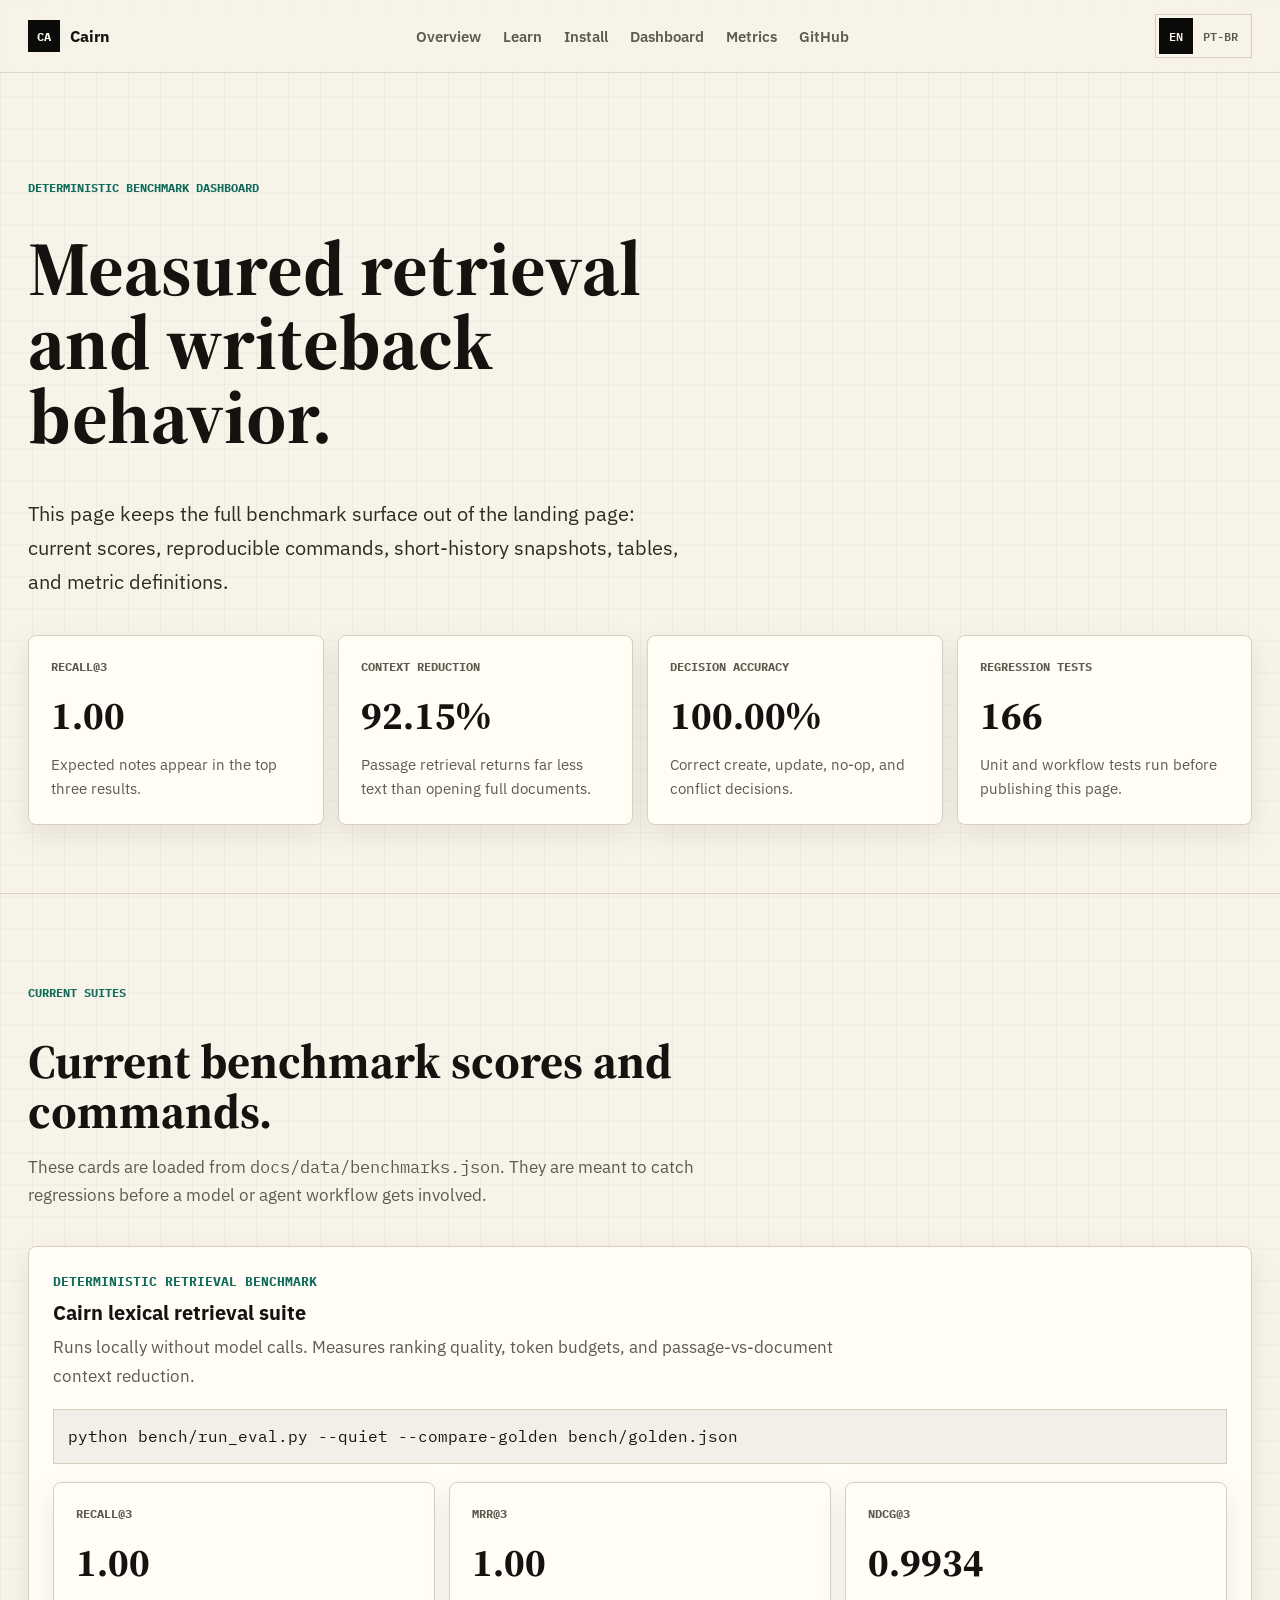
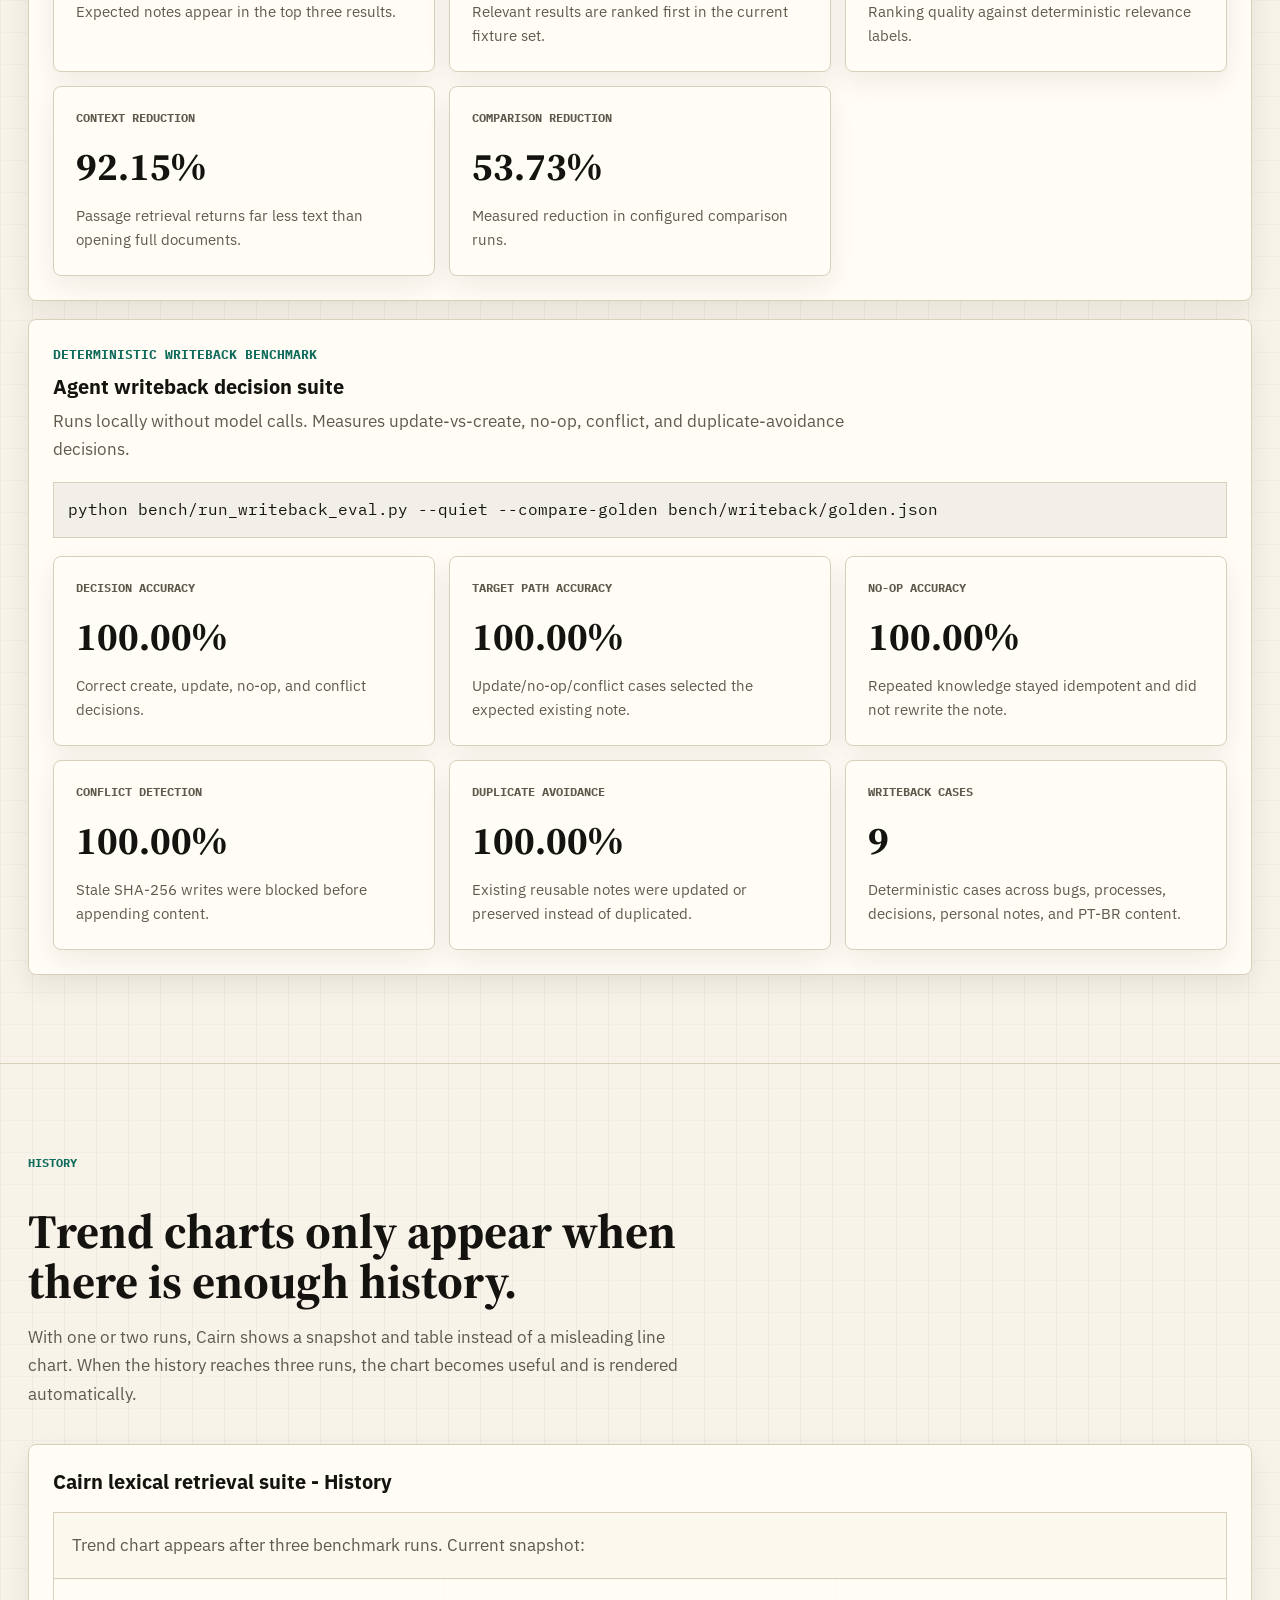
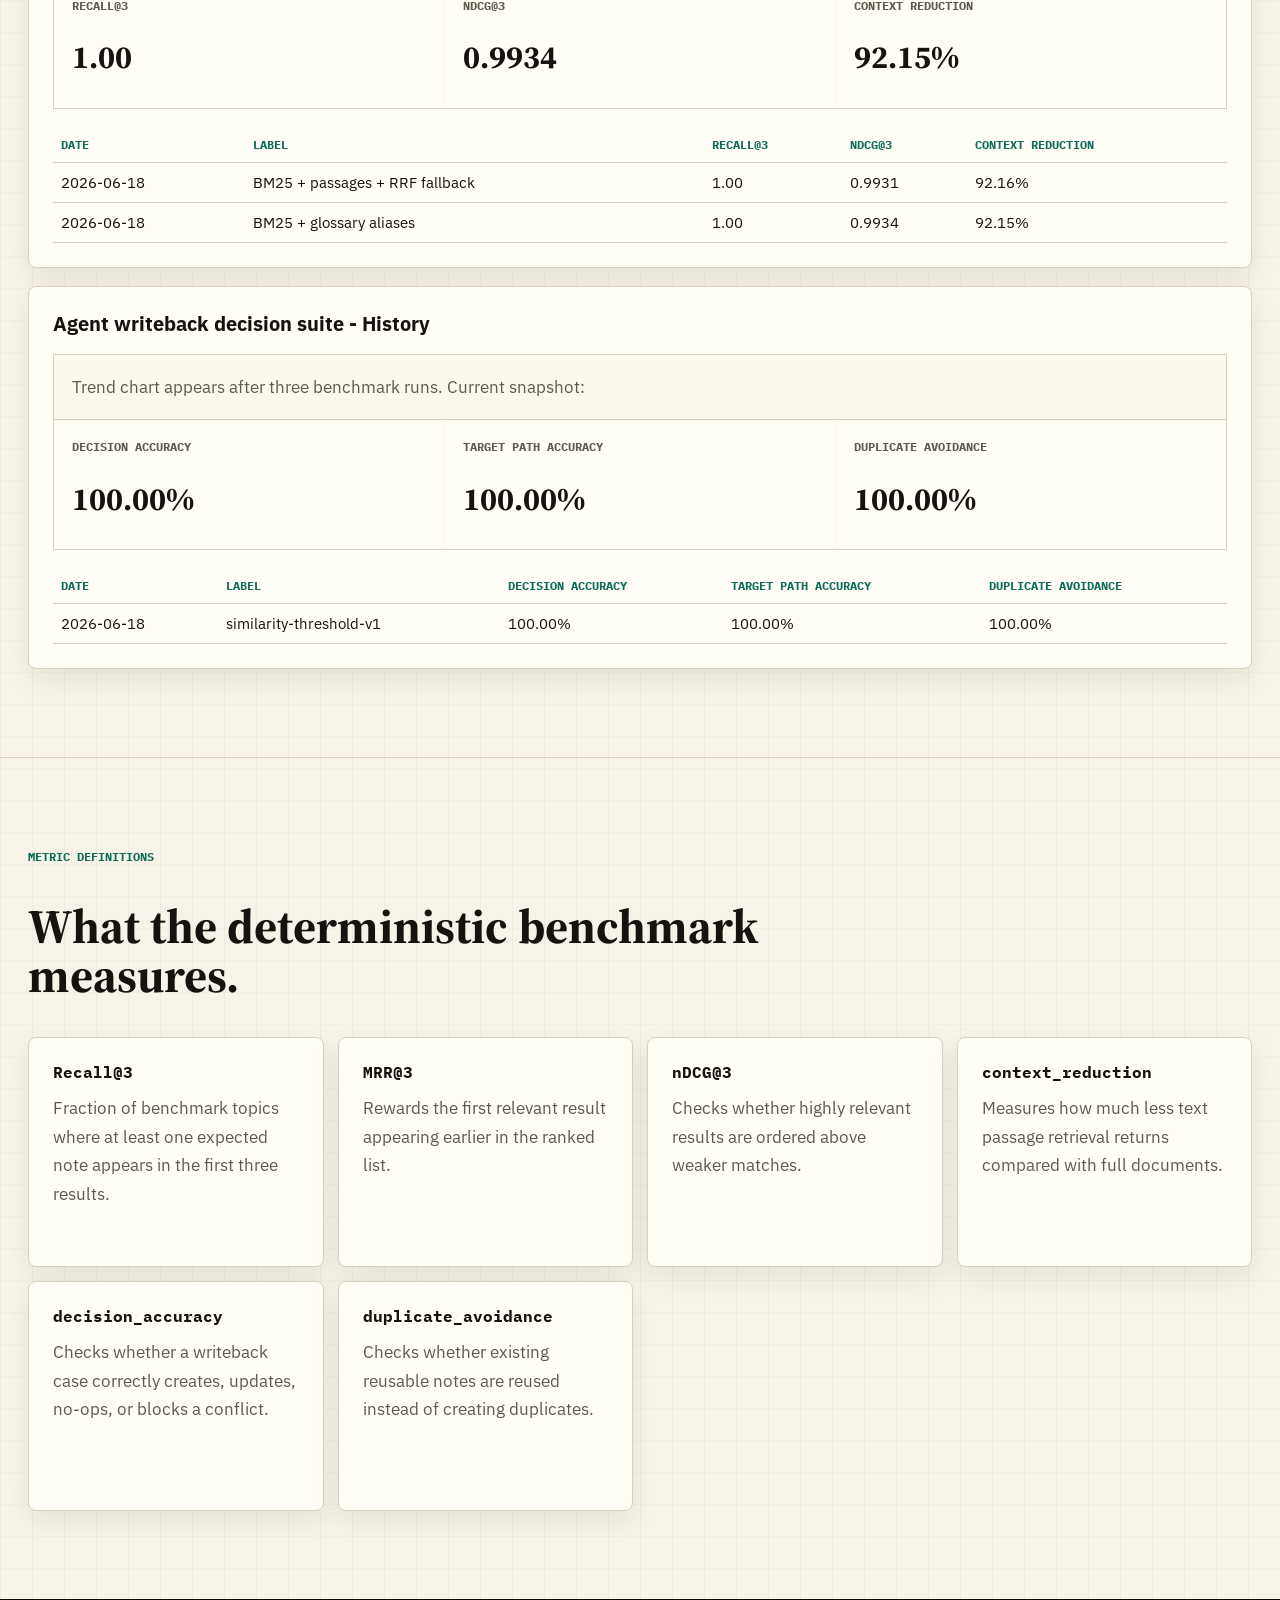
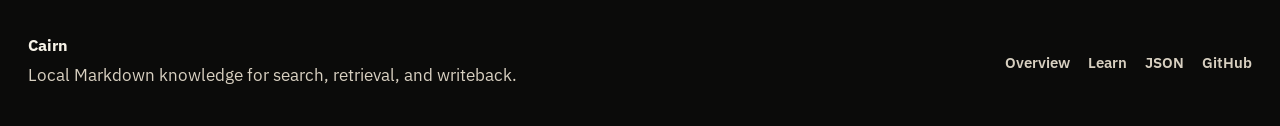
==== docs/benchmarks.html @ 1c7a6e87 "Add dedicated benchmark dashboard" ====
<!doctype html>
<html lang="en">
  <head>
    <meta charset="utf-8" />
    <meta name="viewport" content="width=device-width, initial-scale=1" />
    <title>Cairn Benchmarks - Deterministic retrieval and writeback</title>
    <meta
      name="description"
      content="Deterministic Cairn benchmark dashboard for retrieval, context reduction, writeback decisions, history, and reproducible commands."
    />
    <meta name="theme-color" content="#f7f3e8" />
    <meta property="og:title" content="Cairn Benchmarks" />
    <meta
      property="og:description"
      content="Current deterministic benchmark metrics and history for Cairn retrieval and writeback."
    />
    <link
      rel="icon"
      href='data:image/svg+xml,<svg xmlns="http://www.w3.org/2000/svg" viewBox="0 0 64 64"><rect width="64" height="64" fill="%2315130f"/><path d="M18 18h28v7H26v7h15v7H26v7h21v7H18z" fill="%23f7f3e8"/></svg>'
    />
    <link rel="stylesheet" href="assets/styles.css" />
  </head>
  <body data-lang="en" data-benchmark-page>
    <a class="skip-link" href="#main">Skip to content</a>

    <header class="site-header" aria-label="Primary navigation">
      <a class="brand" href="index.html" aria-label="Cairn home">
        <span class="brand-mark">CA</span>
        <span>Cairn</span>
      </a>
      <nav class="nav-links" aria-label="Page sections">
        <a href="index.html">Overview</a>
        <a href="learn.html">Learn</a>
        <a href="index.html#install">Install</a>
        <a href="#dashboard">Dashboard</a>
        <a href="#metrics">Metrics</a>
        <a href="https://github.com/sinkz/cairn">GitHub</a>
      </nav>
      <div class="language-switch" aria-label="Language">
        <button class="language-button" type="button" data-set-lang="en" aria-pressed="true">EN</button>
        <button class="language-button" type="button" data-set-lang="pt" aria-pressed="false">PT-BR</button>
      </div>
    </header>

    <main id="main">
      <section class="benchmark-hero" id="top">
        <div class="section-heading">
          <p class="eyebrow" data-lang-content="en">Deterministic benchmark dashboard</p>
          <p class="eyebrow" data-lang-content="pt">Dashboard determinístico de benchmarks</p>
          <h1 data-lang-content="en">Measured retrieval and writeback behavior.</h1>
          <h1 data-lang-content="pt">Comportamento medido de recuperação e escrita.</h1>
          <p class="hero-copy" data-lang-content="en">
            This page keeps the full benchmark surface out of the landing page:
            current scores, reproducible commands, short-history snapshots,
            tables, and metric definitions.
          </p>
          <p class="hero-copy" data-lang-content="pt">
            Esta página tira a superfície completa de benchmark da landing:
            scores atuais, comandos reproduzíveis, snapshots de histórico curto,
            tabelas e definições de métricas.
          </p>
        </div>

        <div class="benchmark-preview-grid" id="benchmark-preview-cards" aria-live="polite">
          <article class="metric-card">
            <span>Recall@3</span>
            <strong>1.00</strong>
            <p>Expected notes appear in the top three results.</p>
          </article>
          <article class="metric-card">
            <span>context_reduction</span>
            <strong>92.15%</strong>
            <p>Passage retrieval returns far less text than opening full documents.</p>
          </article>
        </div>
      </section>

      <section class="section benchmark-dashboard" id="dashboard">
        <div class="section-heading compact">
          <p class="eyebrow" data-lang-content="en">Current suites</p>
          <p class="eyebrow" data-lang-content="pt">Suítes atuais</p>
          <h2 data-lang-content="en">Current benchmark scores and commands.</h2>
          <h2 data-lang-content="pt">Scores atuais e comandos dos benchmarks.</h2>
          <p data-lang-content="en">
            These cards are loaded from <code>docs/data/benchmarks.json</code>.
            They are meant to catch regressions before a model or agent workflow
            gets involved.
          </p>
          <p data-lang-content="pt">
            Estes cards são carregados de <code>docs/data/benchmarks.json</code>.
            Eles servem para capturar regressões antes de envolver um modelo ou
            fluxo com agente.
          </p>
        </div>

        <div class="suite-stack" id="benchmark-suites" aria-live="polite">
          <article class="metric-card">
            <span>Benchmark</span>
            <strong>JSON</strong>
            <p>Benchmark suites are loaded from docs/data/benchmarks.json.</p>
          </article>
        </div>
      </section>

      <section class="section benchmark-dashboard" id="history">
        <div class="section-heading compact">
          <p class="eyebrow" data-lang-content="en">History</p>
          <p class="eyebrow" data-lang-content="pt">Histórico</p>
          <h2 data-lang-content="en">Trend charts only appear when there is enough history.</h2>
          <h2 data-lang-content="pt">Gráficos de tendência só aparecem quando há histórico suficiente.</h2>
          <p data-lang-content="en">
            With one or two runs, Cairn shows a snapshot and table instead of a
            misleading line chart. When the history reaches three runs, the chart
            becomes useful and is rendered automatically.
          </p>
          <p data-lang-content="pt">
            Com uma ou duas rodadas, o Cairn mostra snapshot e tabela em vez de
            um gráfico de linha enganoso. Quando o histórico chega a três rodadas,
            o gráfico passa a ser útil e é renderizado automaticamente.
          </p>
        </div>

        <div class="history-panel" id="benchmark-history">
          <article class="metric-card">
            <span>History</span>
            <strong>JSON</strong>
            <p>Benchmark history is loaded from docs/data/benchmarks.json.</p>
          </article>
        </div>
      </section>

      <section class="section" id="metrics">
        <div class="section-heading">
          <p class="eyebrow" data-lang-content="en">Metric definitions</p>
          <p class="eyebrow" data-lang-content="pt">Definições das métricas</p>
          <h2 data-lang-content="en">What the deterministic benchmark measures.</h2>
          <h2 data-lang-content="pt">O que o benchmark determinístico mede.</h2>
        </div>

        <div class="metric-explainer-grid benchmark-glossary">
          <article>
            <strong>Recall@3</strong>
            <p data-lang-content="en">Fraction of benchmark topics where at least one expected note appears in the first three results.</p>
            <p data-lang-content="pt">Fração dos tópicos em que pelo menos uma nota esperada aparece nos três primeiros resultados.</p>
          </article>
          <article>
            <strong>MRR@3</strong>
            <p data-lang-content="en">Rewards the first relevant result appearing earlier in the ranked list.</p>
            <p data-lang-content="pt">Recompensa quando o primeiro resultado relevante aparece mais cedo na lista ranqueada.</p>
          </article>
          <article>
            <strong>nDCG@3</strong>
            <p data-lang-content="en">Checks whether highly relevant results are ordered above weaker matches.</p>
            <p data-lang-content="pt">Verifica se resultados muito relevantes ficam acima de matches mais fracos.</p>
          </article>
          <article>
            <strong>context_reduction</strong>
            <p data-lang-content="en">Measures how much less text passage retrieval returns compared with full documents.</p>
            <p data-lang-content="pt">Mede quanto texto a recuperação por passagens economiza contra documentos completos.</p>
          </article>
          <article>
            <strong>decision_accuracy</strong>
            <p data-lang-content="en">Checks whether a writeback case correctly creates, updates, no-ops, or blocks a conflict.</p>
            <p data-lang-content="pt">Verifica se um caso de escrita cria, atualiza, faz no-op ou bloqueia conflito corretamente.</p>
          </article>
          <article>
            <strong>duplicate_avoidance</strong>
            <p data-lang-content="en">Checks whether existing reusable notes are reused instead of creating duplicates.</p>
            <p data-lang-content="pt">Verifica se notas reutilizáveis existentes são reaproveitadas em vez de duplicadas.</p>
          </article>
        </div>
      </section>
    </main>

    <footer class="site-footer">
      <div>
        <strong>Cairn</strong>
        <p data-lang-content="en">Local Markdown knowledge for search, retrieval, and writeback.</p>
        <p data-lang-content="pt">Conhecimento local em Markdown para busca, recuperação e escrita.</p>
      </div>
      <div class="footer-links">
        <a href="index.html">Overview</a>
        <a href="learn.html">Learn</a>
        <a href="data/benchmarks.json">JSON</a>
        <a href="https://github.com/sinkz/cairn">GitHub</a>
      </div>
    </footer>

    <script src="assets/site.js"></script>
  </body>
</html>
---- docs/assets/styles.css ----
@import url("https://fonts.googleapis.com/css2?family=IBM+Plex+Mono:wght@400;500;600&family=IBM+Plex+Sans:wght@400;500;600;700;800&family=Source+Serif+4:opsz,wght@8..60,600;8..60,700&display=swap");

:root {
  --paper: #f7f3e8;
  --paper-strong: #fffdf5;
  --ink: #15130f;
  --muted: #5f5a4e;
  --line: #d9d0bc;
  --green: #0f6b5b;
  --green-soft: #d8efe5;
  --blue: #285da8;
  --blue-soft: #dbe7fb;
  --coral: #bd4f3d;
  --coral-soft: #f8ddd4;
  --yellow: #d7c343;
  --yellow-soft: #fbf1b8;
  --black: #0b0b0a;
  --shadow: 0 22px 55px rgba(30, 26, 18, 0.14);
  --radius: 8px;
}

* {
  box-sizing: border-box;
}

html {
  scroll-behavior: smooth;
}

main section[id] {
  scroll-margin-top: 86px;
}

body {
  margin: 0;
  background:
    linear-gradient(90deg, rgba(21, 19, 15, 0.035) 1px, transparent 1px),
    linear-gradient(180deg, rgba(21, 19, 15, 0.025) 1px, transparent 1px),
    var(--paper);
  background-size: 32px 32px;
  color: var(--ink);
  font-family: "IBM Plex Sans", sans-serif;
  letter-spacing: 0;
}

body[data-lang="en"] [data-lang-content="pt"],
body[data-lang="pt"] [data-lang-content="en"] {
  display: none !important;
}

a {
  color: inherit;
  text-decoration: none;
}

p {
  color: var(--muted);
  font-size: 1.05rem;
  line-height: 1.7;
  margin: 0;
}

code,
pre,
.brand-mark,
.eyebrow,
.panel-label,
.metric-card span,
.workflow-card span,
.roadmap-columns span {
  font-family: "IBM Plex Mono", monospace;
}

.skip-link {
  background: var(--black);
  color: #fff;
  left: 16px;
  padding: 10px 14px;
  position: fixed;
  top: -80px;
  z-index: 20;
}

.skip-link:focus {
  top: 16px;
}

.site-header {
  align-items: center;
  background: rgba(247, 243, 232, 0.88);
  border-bottom: 1px solid rgba(21, 19, 15, 0.12);
  backdrop-filter: blur(18px);
  display: grid;
  gap: 18px;
  grid-template-columns: auto 1fr auto;
  left: 0;
  padding: 14px 28px;
  position: sticky;
  right: 0;
  top: 0;
  z-index: 10;
}

.brand {
  align-items: center;
  display: inline-flex;
  font-weight: 800;
  gap: 10px;
}

.brand-mark {
  align-items: center;
  background: var(--black);
  color: var(--paper);
  display: inline-flex;
  font-size: 0.75rem;
  height: 32px;
  justify-content: center;
  width: 32px;
}

.nav-links {
  align-items: center;
  display: flex;
  gap: 22px;
  justify-content: center;
}

.nav-links a,
.footer-links a {
  color: var(--muted);
  font-size: 0.92rem;
  font-weight: 600;
}

.nav-links a:hover,
.footer-links a:hover,
.text-link:hover {
  color: var(--ink);
}

.language-switch {
  align-items: center;
  border: 1px solid var(--line);
  display: inline-flex;
  padding: 3px;
}

.language-button {
  background: transparent;
  border: 0;
  color: var(--muted);
  cursor: pointer;
  font-family: "IBM Plex Mono", monospace;
  font-size: 0.78rem;
  font-weight: 600;
  padding: 8px 10px;
}

.language-button[aria-pressed="true"] {
  background: var(--black);
  color: var(--paper);
}

.hero {
  min-height: 82vh;
  overflow: hidden;
  position: relative;
}

.hero::after {
  background: rgba(247, 243, 232, 0.44);
  bottom: 0;
  content: "";
  left: 0;
  position: absolute;
  right: 0;
  top: 0;
}

.hero-scene {
  bottom: 0;
  left: 0;
  position: absolute;
  right: 0;
  top: 0;
}

.scene-line {
  background: var(--ink);
  height: 2px;
  opacity: 0.28;
  position: absolute;
  transform-origin: left center;
  width: 60%;
}

.line-one {
  left: 34%;
  top: 24%;
  transform: rotate(-10deg);
}

.line-two {
  left: 14%;
  top: 58%;
  transform: rotate(8deg);
}

.line-three {
  left: 52%;
  top: 74%;
  transform: rotate(-18deg);
}

.scene-block {
  border: 2px solid var(--ink);
  box-shadow: 8px 8px 0 rgba(21, 19, 15, 0.16);
  font-family: "IBM Plex Mono", monospace;
  font-size: 0.78rem;
  font-weight: 700;
  padding: 12px 14px;
  position: absolute;
  text-transform: uppercase;
}

.block-a {
  background: var(--green-soft);
  left: 70%;
  top: 18%;
}

.block-b {
  background: var(--blue-soft);
  left: 78%;
  top: 47%;
}

.block-c {
  background: var(--yellow-soft);
  left: 58%;
  top: 70%;
}

.scene-terminal {
  background: rgba(11, 11, 10, 0.92);
  border: 1px solid rgba(247, 243, 232, 0.22);
  box-shadow: var(--shadow);
  color: #f8f1df;
  display: grid;
  font-family: "IBM Plex Mono", monospace;
  font-size: 0.84rem;
  gap: 10px;
  max-width: 560px;
  padding: 24px;
  position: absolute;
  right: 8%;
  top: 34%;
  width: 38%;
}

.scene-terminal span:first-child {
  color: #d8f36b;
}

.hero-content {
  max-width: 760px;
  padding: 132px 28px 72px;
  position: relative;
  width: min(64%, 900px);
  z-index: 1;
}

.eyebrow {
  color: var(--green);
  font-size: 0.78rem;
  font-weight: 700;
  letter-spacing: 0;
  margin-bottom: 18px;
  text-transform: uppercase;
}

h1,
h2,
h3 {
  color: var(--ink);
  letter-spacing: 0;
  margin: 0;
}

h1 {
  font-family: "Source Serif 4", serif;
  font-size: 4.8rem;
  line-height: 0.96;
  max-width: 720px;
}

h2 {
  font-family: "Source Serif 4", serif;
  font-size: 3rem;
  line-height: 1.04;
}

h3 {
  font-size: 1.25rem;
  line-height: 1.25;
}

.hero-copy {
  color: #2f2a22;
  font-size: 1.24rem;
  margin-top: 28px;
  max-width: 650px;
}

.hero-actions {
  display: flex;
  flex-wrap: wrap;
  gap: 12px;
  margin-top: 34px;
}

.button {
  border: 2px solid var(--black);
  display: inline-flex;
  font-weight: 800;
  min-height: 46px;
  padding: 13px 18px;
}

.button.primary {
  background: var(--black);
  color: var(--paper);
}

.button.secondary {
  background: var(--paper-strong);
  color: var(--black);
}

.button:hover {
  transform: translateY(-2px);
}

.proof-band,
.section,
.site-footer {
  padding-left: 28px;
  padding-right: 28px;
}

.proof-band {
  border-bottom: 1px solid var(--line);
  border-top: 1px solid var(--line);
  display: grid;
  grid-template-columns: repeat(3, 1fr);
}

.proof-item {
  border-right: 1px solid var(--line);
  min-height: 132px;
  padding: 28px;
}

.proof-item:last-child {
  border-right: 0;
}

.proof-item strong {
  display: block;
  font-size: 1.05rem;
  margin-bottom: 8px;
}

.proof-item span {
  color: var(--muted);
  line-height: 1.55;
}

.section {
  padding-bottom: 88px;
  padding-top: 88px;
}

.section-heading {
  display: grid;
  gap: 16px;
  margin-bottom: 36px;
  max-width: 830px;
}

.section-heading.compact {
  max-width: 680px;
}

.benchmark-panel {
  align-items: end;
  background: var(--black);
  border: 1px solid var(--black);
  color: var(--paper);
  display: grid;
  gap: 22px;
  grid-template-columns: 1.2fr 1fr auto;
  margin-bottom: 18px;
  padding: 26px;
}

.benchmark-panel h3 {
  color: var(--paper);
  margin-top: 6px;
}

.panel-label,
.updated {
  color: #d8f36b;
  font-size: 0.8rem;
  font-weight: 700;
  text-transform: uppercase;
}

.panel-note {
  color: #d8d0c1;
  margin-top: 10px;
}

.benchmark-panel code {
  background: rgba(247, 243, 232, 0.1);
  border: 1px solid rgba(247, 243, 232, 0.2);
  color: #fff6d8;
  display: block;
  line-height: 1.6;
  padding: 14px;
}

.updated {
  justify-self: end;
}

.metric-grid {
  display: grid;
  gap: 14px;
  grid-template-columns: repeat(6, 1fr);
}

.benchmark-preview-section {
  border-bottom: 1px solid var(--line);
}

.benchmark-preview-grid {
  display: grid;
  gap: 14px;
  grid-template-columns: repeat(4, 1fr);
}

.benchmark-preview-actions {
  align-items: center;
  display: flex;
  flex-wrap: wrap;
  gap: 18px;
  margin-top: 24px;
}

.metric-card,
.workflow-card,
.install-card,
.use-case-grid article,
.roadmap-columns article {
  background: var(--paper-strong);
  border: 1px solid var(--line);
  border-radius: var(--radius);
  box-shadow: 0 10px 28px rgba(30, 26, 18, 0.08);
}

.metric-card {
  min-height: 190px;
  padding: 22px;
}

.metric-card span {
  color: var(--muted);
  display: block;
  font-size: 0.78rem;
  font-weight: 700;
  text-transform: uppercase;
}

.metric-card strong {
  display: block;
  font-family: "Source Serif 4", serif;
  font-size: 2.45rem;
  line-height: 1;
  margin: 22px 0 18px;
}

.install-section {
  border-bottom: 1px solid var(--line);
}

.install-grid {
  display: grid;
  gap: 14px;
  grid-template-columns: repeat(3, 1fr);
  margin-bottom: 24px;
}

.install-card {
  display: grid;
  gap: 18px;
  padding: 22px;
}

.install-card span {
  color: var(--muted);
  font-family: "IBM Plex Mono", monospace;
  font-size: 0.78rem;
  font-weight: 700;
  text-transform: uppercase;
}

.install-card code {
  background: rgba(21, 19, 15, 0.06);
  border: 1px solid var(--line);
  color: var(--ink);
  display: block;
  font-size: 0.92rem;
  line-height: 1.6;
  overflow-wrap: anywhere;
  padding: 14px;
}

.metric-card p {
  font-size: 0.96rem;
  line-height: 1.55;
}

.suite-stack,
.history-panel {
  display: grid;
  gap: 18px;
}

.benchmark-suite-card,
.history-card {
  background: var(--paper-strong);
  border: 1px solid var(--line);
  border-radius: var(--radius);
  box-shadow: 0 10px 28px rgba(30, 26, 18, 0.08);
  padding: 24px;
}

.benchmark-suite-card {
  display: grid;
  gap: 18px;
}

.suite-heading {
  display: grid;
  gap: 8px;
  max-width: 840px;
}

.suite-heading .panel-label {
  color: var(--green);
}

.suite-heading .panel-note {
  color: var(--muted);
  margin-top: 0;
}

.benchmark-suite-card code {
  background: rgba(21, 19, 15, 0.06);
  border: 1px solid var(--line);
  color: var(--ink);
  display: block;
  line-height: 1.6;
  overflow-wrap: anywhere;
  padding: 14px;
}

.benchmark-suite-card .metric-grid {
  grid-template-columns: repeat(3, 1fr);
}

.history-panel {
  margin-top: 18px;
}

.history-card {
  display: grid;
  gap: 18px;
}

.history-snapshot {
  background: #fbf8ee;
  border: 1px solid var(--line);
  display: grid;
  gap: 1px;
  grid-template-columns: repeat(3, 1fr);
}

.history-snapshot-note {
  border-bottom: 1px solid var(--line);
  color: var(--muted);
  grid-column: 1 / -1;
  padding: 18px;
}

.history-snapshot-item {
  background: var(--paper-strong);
  display: grid;
  gap: 12px;
  min-height: 128px;
  padding: 18px;
}

.history-snapshot-item span {
  color: var(--muted);
  font-family: "IBM Plex Mono", monospace;
  font-size: 0.76rem;
  font-weight: 700;
  text-transform: uppercase;
}

.history-snapshot-item strong {
  font-family: "Source Serif 4", serif;
  font-size: 2rem;
  line-height: 1;
}

.history-chart {
  background: #fbf8ee;
  border: 1px solid var(--line);
  display: block;
  height: auto;
  max-width: 720px;
  width: 100%;
}

.history-table {
  border-collapse: collapse;
  font-size: 0.92rem;
  overflow-wrap: anywhere;
  width: 100%;
}

.history-table th,
.history-table td {
  border-bottom: 1px solid var(--line);
  padding: 10px 8px;
  text-align: left;
  vertical-align: top;
}

.history-table th {
  color: var(--green);
  font-family: "IBM Plex Mono", monospace;
  font-size: 0.76rem;
  text-transform: uppercase;
}

.split-section {
  align-items: start;
  border-top: 1px solid var(--line);
  display: grid;
  gap: 42px;
  grid-template-columns: 0.8fr 1.2fr;
}

.benchmark-hero {
  border-bottom: 1px solid var(--line);
  display: grid;
  gap: 36px;
  padding: 104px 28px 68px;
}

.benchmark-hero .section-heading {
  margin-bottom: 0;
  max-width: 880px;
}

.benchmark-dashboard {
  border-bottom: 1px solid var(--line);
}

.workflow-grid {
  display: grid;
  gap: 14px;
  grid-template-columns: repeat(2, 1fr);
}

.workflow-card {
  min-height: 220px;
  padding: 24px;
}

.workflow-card span {
  color: var(--muted);
  display: block;
  font-size: 0.8rem;
  font-weight: 700;
  margin-bottom: 46px;
}

.workflow-card h3 {
  margin-bottom: 10px;
}

.accent-green {
  border-top: 7px solid var(--green);
}

.accent-blue {
  border-top: 7px solid var(--blue);
}

.accent-coral {
  border-top: 7px solid var(--coral);
}

.accent-yellow {
  border-top: 7px solid var(--yellow);
}

.use-cases {
  background: #ece8db;
  border-bottom: 1px solid var(--line);
  border-top: 1px solid var(--line);
}

.use-case-grid,
.roadmap-columns {
  display: grid;
  gap: 14px;
  grid-template-columns: repeat(3, 1fr);
}

.use-case-grid article,
.roadmap-columns article {
  min-height: 210px;
  padding: 24px;
}

.use-case-grid h3,
.roadmap-columns span {
  display: block;
  margin-bottom: 14px;
}

.roadmap-preview {
  background: var(--paper-strong);
}

.roadmap-columns {
  margin: 28px 0 22px;
}

.roadmap-columns span {
  color: var(--green);
  font-size: 0.82rem;
  font-weight: 700;
  text-transform: uppercase;
}

.text-link {
  border-bottom: 2px solid var(--green);
  color: var(--green);
  display: inline-flex;
  font-weight: 800;
  padding-bottom: 4px;
}

.site-footer {
  align-items: center;
  background: var(--black);
  color: var(--paper);
  display: flex;
  justify-content: space-between;
  padding-bottom: 36px;
  padding-top: 36px;
}

.site-footer p {
  color: #d8d0c1;
  margin-top: 6px;
}

.footer-links {
  display: flex;
  gap: 18px;
}

.footer-links a {
  color: #d8d0c1;
}

.noscript-note {
  margin-top: 12px;
}

.learn-hero {
  display: grid;
  gap: 48px;
  grid-template-columns: minmax(0, 0.95fr) minmax(420px, 1.05fr);
  min-height: 74vh;
  padding: 112px 28px 72px;
}

.learn-hero-copy {
  align-self: center;
  max-width: 780px;
}

.system-map {
  align-self: center;
  display: grid;
  gap: 14px;
  grid-template-columns: repeat(2, minmax(0, 1fr));
  position: relative;
}

.system-map::before {
  background: var(--ink);
  content: "";
  height: 2px;
  left: 12%;
  opacity: 0.18;
  position: absolute;
  right: 12%;
  top: 50%;
  transform: rotate(-11deg);
}

.map-node {
  background: var(--paper-strong);
  border: 2px solid var(--ink);
  box-shadow: 10px 10px 0 rgba(21, 19, 15, 0.12);
  min-height: 188px;
  padding: 22px;
  position: relative;
}

.map-node span,
.explain-card span,
.algorithm-board span,
.scenario-grid span {
  color: var(--green);
  display: block;
  font-family: "IBM Plex Mono", monospace;
  font-size: 0.78rem;
  font-weight: 700;
  margin-bottom: 28px;
  text-transform: uppercase;
}

.map-node strong {
  display: block;
  font-size: 1.35rem;
  line-height: 1.2;
  margin-bottom: 8px;
}

.map-node small {
  color: var(--muted);
  font-family: "IBM Plex Mono", monospace;
}

.map-node.source {
  background: var(--green-soft);
}

.map-node.index {
  background: var(--blue-soft);
  margin-top: 40px;
}

.map-node.retrieve {
  background: var(--yellow-soft);
  margin-top: -12px;
}

.map-node.write {
  background: var(--coral-soft);
  margin-top: 28px;
}

.lens-section {
  border-top: 1px solid var(--line);
}

.tab-shell {
  display: grid;
  gap: 20px;
}

.tab-list {
  background: var(--black);
  display: grid;
  gap: 1px;
  grid-template-columns: repeat(5, 1fr);
  padding: 4px;
}

.tab-button {
  background: rgba(247, 243, 232, 0.08);
  border: 0;
  color: #d8d0c1;
  cursor: pointer;
  font-family: "IBM Plex Mono", monospace;
  font-size: 0.82rem;
  font-weight: 700;
  min-height: 52px;
  padding: 12px;
  text-transform: uppercase;
}

.tab-button[aria-selected="true"] {
  background: var(--paper);
  color: var(--black);
}

.tab-panel {
  background: rgba(255, 253, 245, 0.72);
  border: 1px solid var(--line);
  min-height: 420px;
  padding: 24px;
}

.explain-grid,
.scenario-grid,
.metric-explainer-grid {
  display: grid;
  gap: 14px;
  grid-template-columns: repeat(3, 1fr);
}

.explain-card,
.scenario-grid article,
.metric-explainer-grid article,
.algorithm-board article {
  background: var(--paper-strong);
  border: 1px solid var(--line);
  border-radius: var(--radius);
  box-shadow: 0 10px 28px rgba(30, 26, 18, 0.08);
  min-height: 230px;
  padding: 24px;
}

.explain-card h3,
.scenario-grid h3 {
  margin-bottom: 12px;
}

.timeline-diagram {
  display: grid;
  gap: 14px;
  grid-template-columns: repeat(4, 1fr);
  position: relative;
}

.timeline-diagram::before {
  background: var(--green);
  content: "";
  height: 3px;
  left: 8%;
  position: absolute;
  right: 8%;
  top: 42px;
}

.timeline-diagram article {
  background: var(--paper-strong);
  border: 1px solid var(--line);
  border-radius: var(--radius);
  min-height: 260px;
  padding: 24px;
  position: relative;
}

.timeline-diagram span {
  align-items: center;
  background: var(--black);
  color: var(--paper);
  display: inline-flex;
  font-family: "IBM Plex Mono", monospace;
  font-weight: 700;
  height: 36px;
  justify-content: center;
  margin-bottom: 56px;
  position: relative;
  width: 36px;
  z-index: 1;
}

.stack-diagram {
  display: grid;
  gap: 12px;
}

.stack-row {
  align-items: center;
  background: var(--paper-strong);
  border: 1px solid var(--line);
  display: grid;
  gap: 18px;
  grid-template-columns: 180px 1fr;
  min-height: 92px;
  padding: 20px;
}

.stack-row strong {
  color: var(--green);
  font-family: "IBM Plex Mono", monospace;
  font-size: 1.2rem;
}

.metric-explainer-grid {
  grid-template-columns: repeat(4, 1fr);
}

.metric-explainer-grid strong {
  display: block;
  font-family: "IBM Plex Mono", monospace;
  font-size: 1rem;
  margin-bottom: 12px;
}

.technical-map {
  align-items: center;
  display: grid;
  gap: 10px;
  grid-template-columns: 1fr 34px 1fr 34px 1fr 34px 1fr 34px 1fr;
}

.technical-map code {
  background: var(--black);
  color: var(--paper);
  display: block;
  min-height: 82px;
  padding: 18px;
  white-space: normal;
}

.technical-map span {
  background: var(--green);
  height: 2px;
  opacity: 0.8;
}

.panel-footnote {
  margin-top: 24px;
  max-width: 820px;
}

.algorithm-board {
  display: grid;
  gap: 14px;
  grid-template-columns: repeat(2, 1fr);
}

.algorithm-board article:nth-child(1) {
  border-top: 7px solid var(--green);
}

.algorithm-board article:nth-child(2) {
  border-top: 7px solid var(--blue);
}

.algorithm-board article:nth-child(3) {
  border-top: 7px solid var(--yellow);
}

.algorithm-board article:nth-child(4) {
  border-top: 7px solid var(--coral);
}

.scenario-grid {
  grid-template-columns: repeat(4, 1fr);
}

.benchmark-glossary {
  margin-top: 18px;
}

.positioning-section {
  background: #ece8db;
  border-bottom: 1px solid var(--line);
  border-top: 1px solid var(--line);
}

.comparison-grid {
  display: grid;
  gap: 14px;
  grid-template-columns: repeat(2, 1fr);
  margin-bottom: 18px;
}

.comparison-grid article,
.okf-panel,
.source-strip {
  background: var(--paper-strong);
  border: 1px solid var(--line);
  border-radius: var(--radius);
  box-shadow: 0 10px 28px rgba(30, 26, 18, 0.08);
}

.comparison-grid article {
  min-height: 300px;
  padding: 26px;
}

.comparison-grid span {
  color: var(--green);
  display: block;
  font-family: "IBM Plex Mono", monospace;
  font-size: 0.78rem;
  font-weight: 700;
  margin-bottom: 34px;
  text-transform: uppercase;
}

.comparison-grid h3 {
  margin-bottom: 12px;
}

.okf-panel {
  display: grid;
  gap: 28px;
  grid-template-columns: minmax(0, 0.9fr) minmax(420px, 1.1fr);
  margin-top: 18px;
  padding: 28px;
}

.okf-panel h3 {
  font-family: "Source Serif 4", serif;
  font-size: 2.15rem;
  line-height: 1.05;
  margin-bottom: 18px;
}

.okf-steps {
  display: grid;
  gap: 12px;
}

.okf-steps article {
  background: var(--paper);
  border: 1px solid var(--line);
  border-left: 7px solid var(--green);
  min-height: 132px;
  padding: 20px;
}

.okf-steps article:nth-child(2) {
  border-left-color: var(--blue);
}

.okf-steps article:nth-child(3) {
  border-left-color: var(--coral);
}

.okf-steps strong {
  display: block;
  font-family: "IBM Plex Mono", monospace;
  font-size: 0.92rem;
  margin-bottom: 10px;
  text-transform: uppercase;
}

.source-strip {
  align-items: center;
  display: flex;
  flex-wrap: wrap;
  gap: 12px 18px;
  margin-top: 18px;
  padding: 18px 20px;
}

.source-strip span {
  color: var(--muted);
  font-family: "IBM Plex Mono", monospace;
  font-size: 0.8rem;
  font-weight: 700;
  text-transform: uppercase;
}

.source-strip a {
  border-bottom: 1px solid var(--green);
  color: var(--green);
  font-weight: 700;
}

@media (max-width: 1080px) {
  .hero-content {
    width: min(78%, 820px);
  }

  .scene-terminal {
    opacity: 0.34;
    right: 4%;
    width: 48%;
  }

  .metric-grid {
    grid-template-columns: repeat(3, 1fr);
  }

  .benchmark-preview-grid,
  .history-snapshot {
    grid-template-columns: repeat(2, 1fr);
  }

  .benchmark-suite-card .metric-grid {
    grid-template-columns: repeat(2, 1fr);
  }

  .install-grid {
    grid-template-columns: 1fr;
  }

  .benchmark-panel,
  .split-section,
  .learn-hero {
    grid-template-columns: 1fr;
  }

  .system-map,
  .timeline-diagram,
  .scenario-grid,
  .metric-explainer-grid,
  .okf-panel {
    grid-template-columns: repeat(2, 1fr);
  }

  .technical-map {
    align-items: stretch;
    grid-template-columns: 1fr;
  }

  .technical-map span {
    height: 22px;
    justify-self: center;
    width: 2px;
  }

  .updated {
    justify-self: start;
  }
}

@media (max-width: 760px) {
  .site-header {
    grid-template-columns: 1fr auto;
    padding: 12px 16px;
  }

  .nav-links {
    display: none;
  }

  .hero {
    min-height: 82vh;
  }

  .hero-content {
    padding: 92px 18px 56px;
    width: 100%;
  }

  h1 {
    font-size: 3rem;
  }

  h2 {
    font-size: 2.15rem;
  }

  .hero-copy {
    font-size: 1.08rem;
  }

  .scene-terminal {
    left: 18px;
    max-width: none;
    opacity: 0.16;
    right: 18px;
    top: 48%;
    width: auto;
  }

  .block-a,
  .block-b,
  .block-c {
    display: none;
  }

  .proof-band,
  .metric-grid,
  .benchmark-preview-grid,
  .history-snapshot,
  .install-grid,
  .workflow-grid,
  .use-case-grid,
  .roadmap-columns,
  .explain-grid,
  .timeline-diagram,
  .scenario-grid,
  .metric-explainer-grid,
  .algorithm-board,
  .system-map,
  .comparison-grid,
  .okf-panel {
    grid-template-columns: 1fr;
  }

  .benchmark-suite-card .metric-grid {
    grid-template-columns: 1fr;
  }

  .learn-hero {
    padding: 76px 18px 48px;
  }

  .benchmark-hero {
    padding: 76px 18px 48px;
  }

  .tab-list {
    grid-template-columns: 1fr;
  }

  .tab-panel {
    padding: 16px;
  }

  .map-node.index,
  .map-node.retrieve,
  .map-node.write {
    margin-top: 0;
  }

  .timeline-diagram::before,
  .system-map::before {
    display: none;
  }

  .proof-item {
    border-bottom: 1px solid var(--line);
    border-right: 0;
    min-height: auto;
    padding: 22px 18px;
  }

  .proof-item:last-child {
    border-bottom: 0;
  }

  .section {
    padding: 64px 18px;
  }

  .site-footer {
    align-items: flex-start;
    flex-direction: column;
    gap: 24px;
    padding-left: 18px;
    padding-right: 18px;
  }
}

@media (prefers-reduced-motion: reduce) {
  *,
  *::before,
  *::after {
    scroll-behavior: auto !important;
    transition: none !important;
  }

  .button:hover {
    transform: none;
  }
}
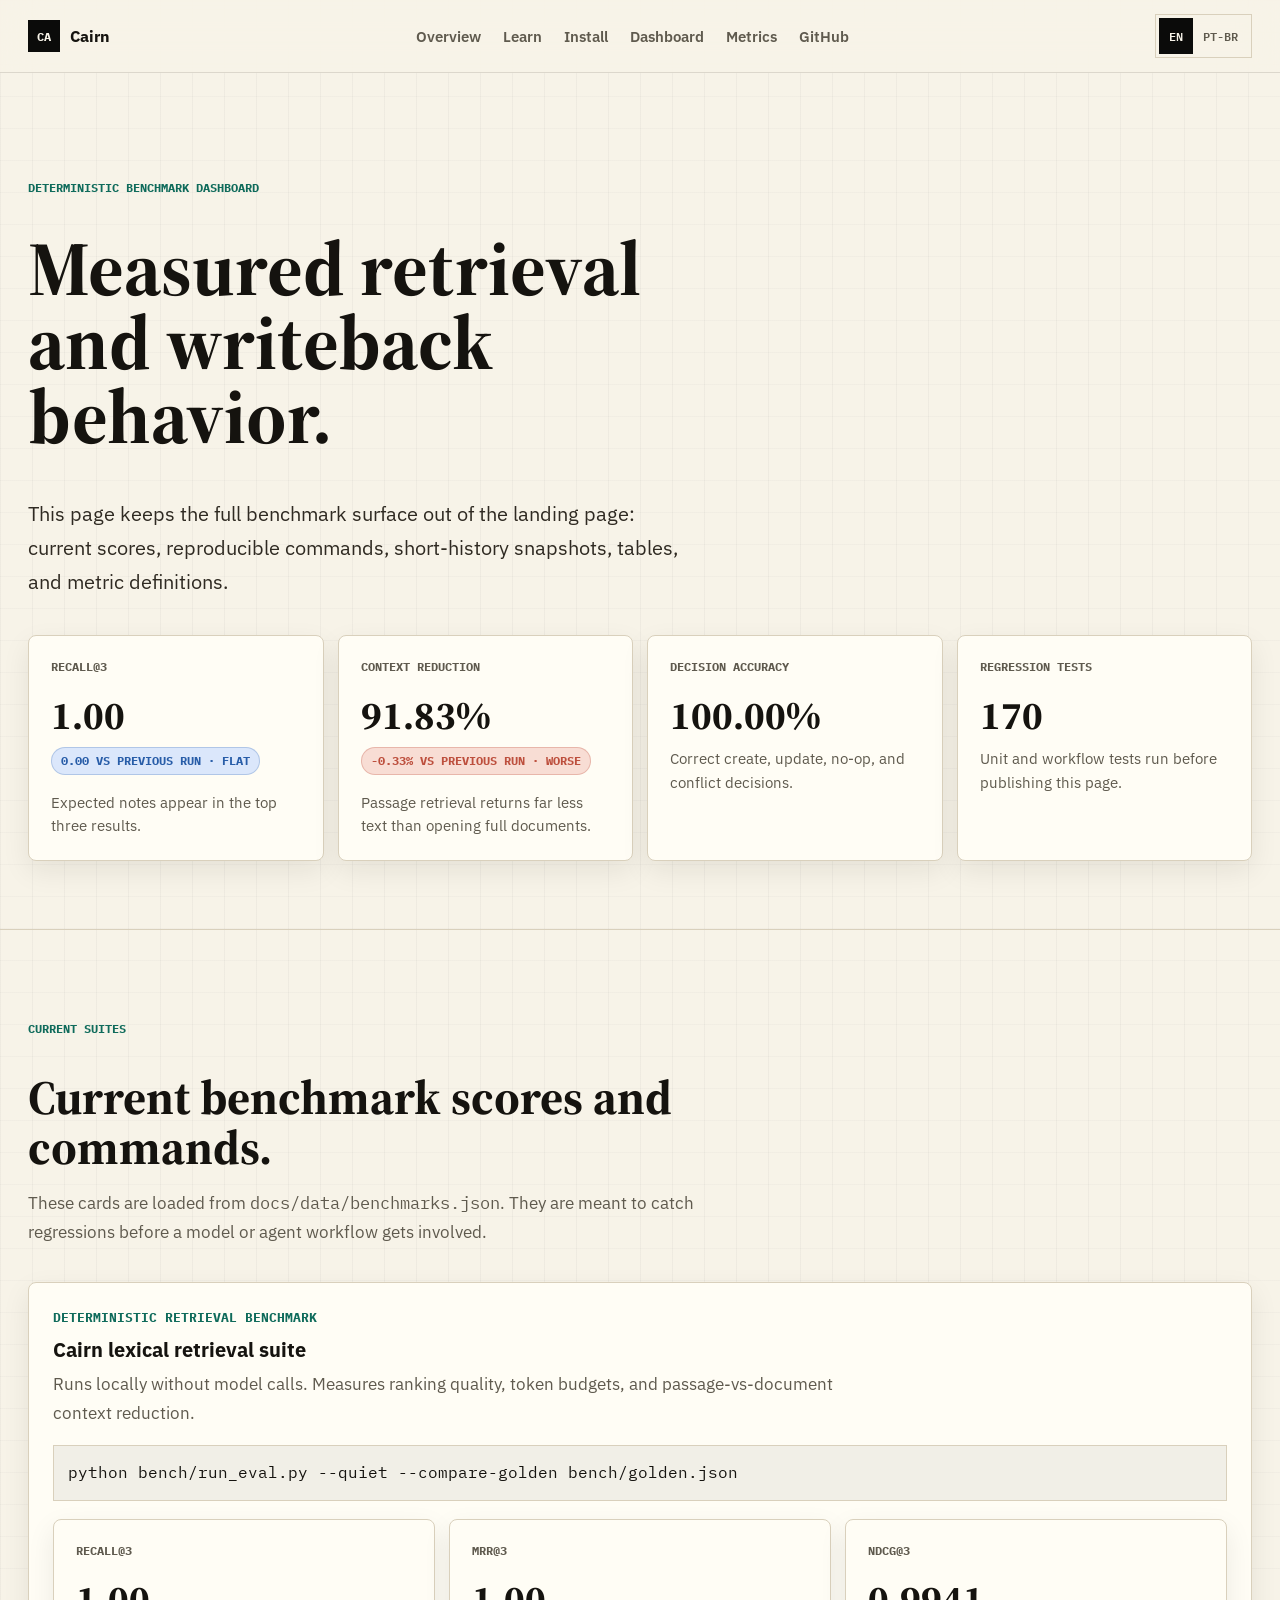
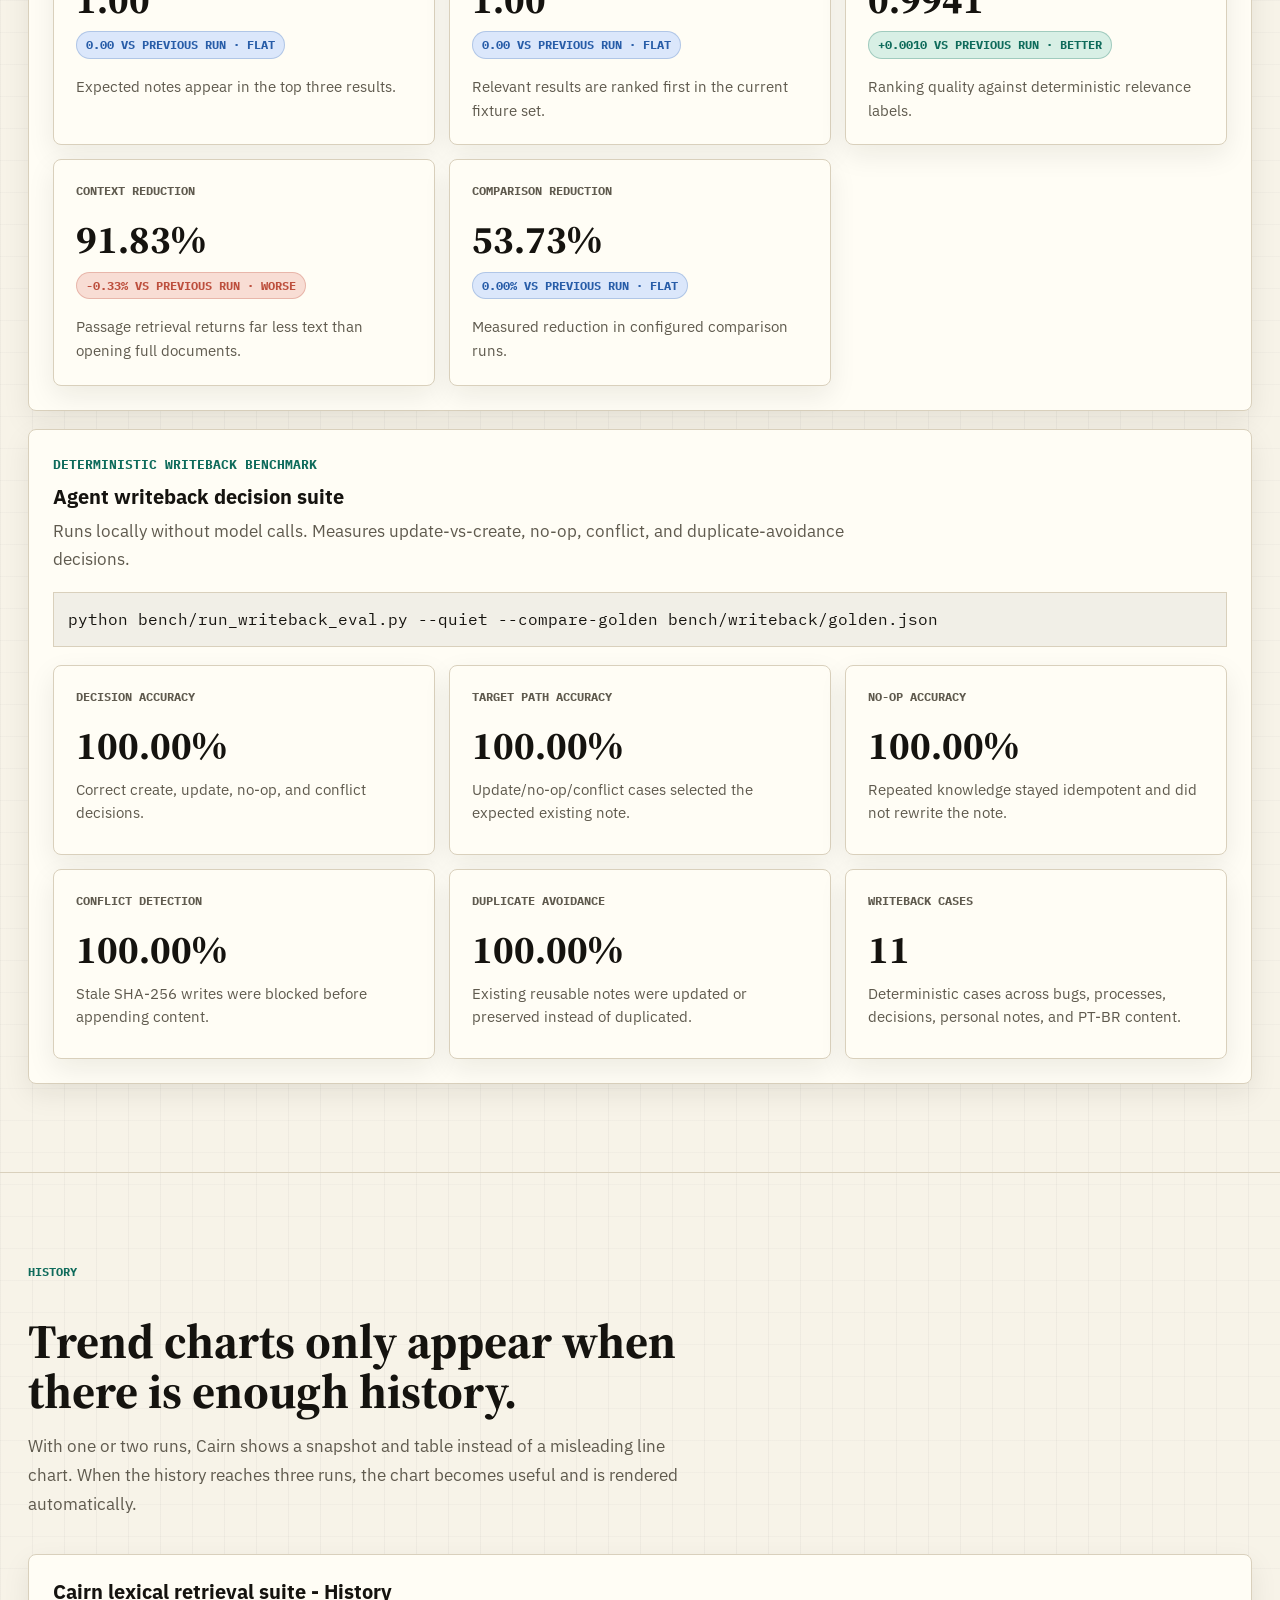
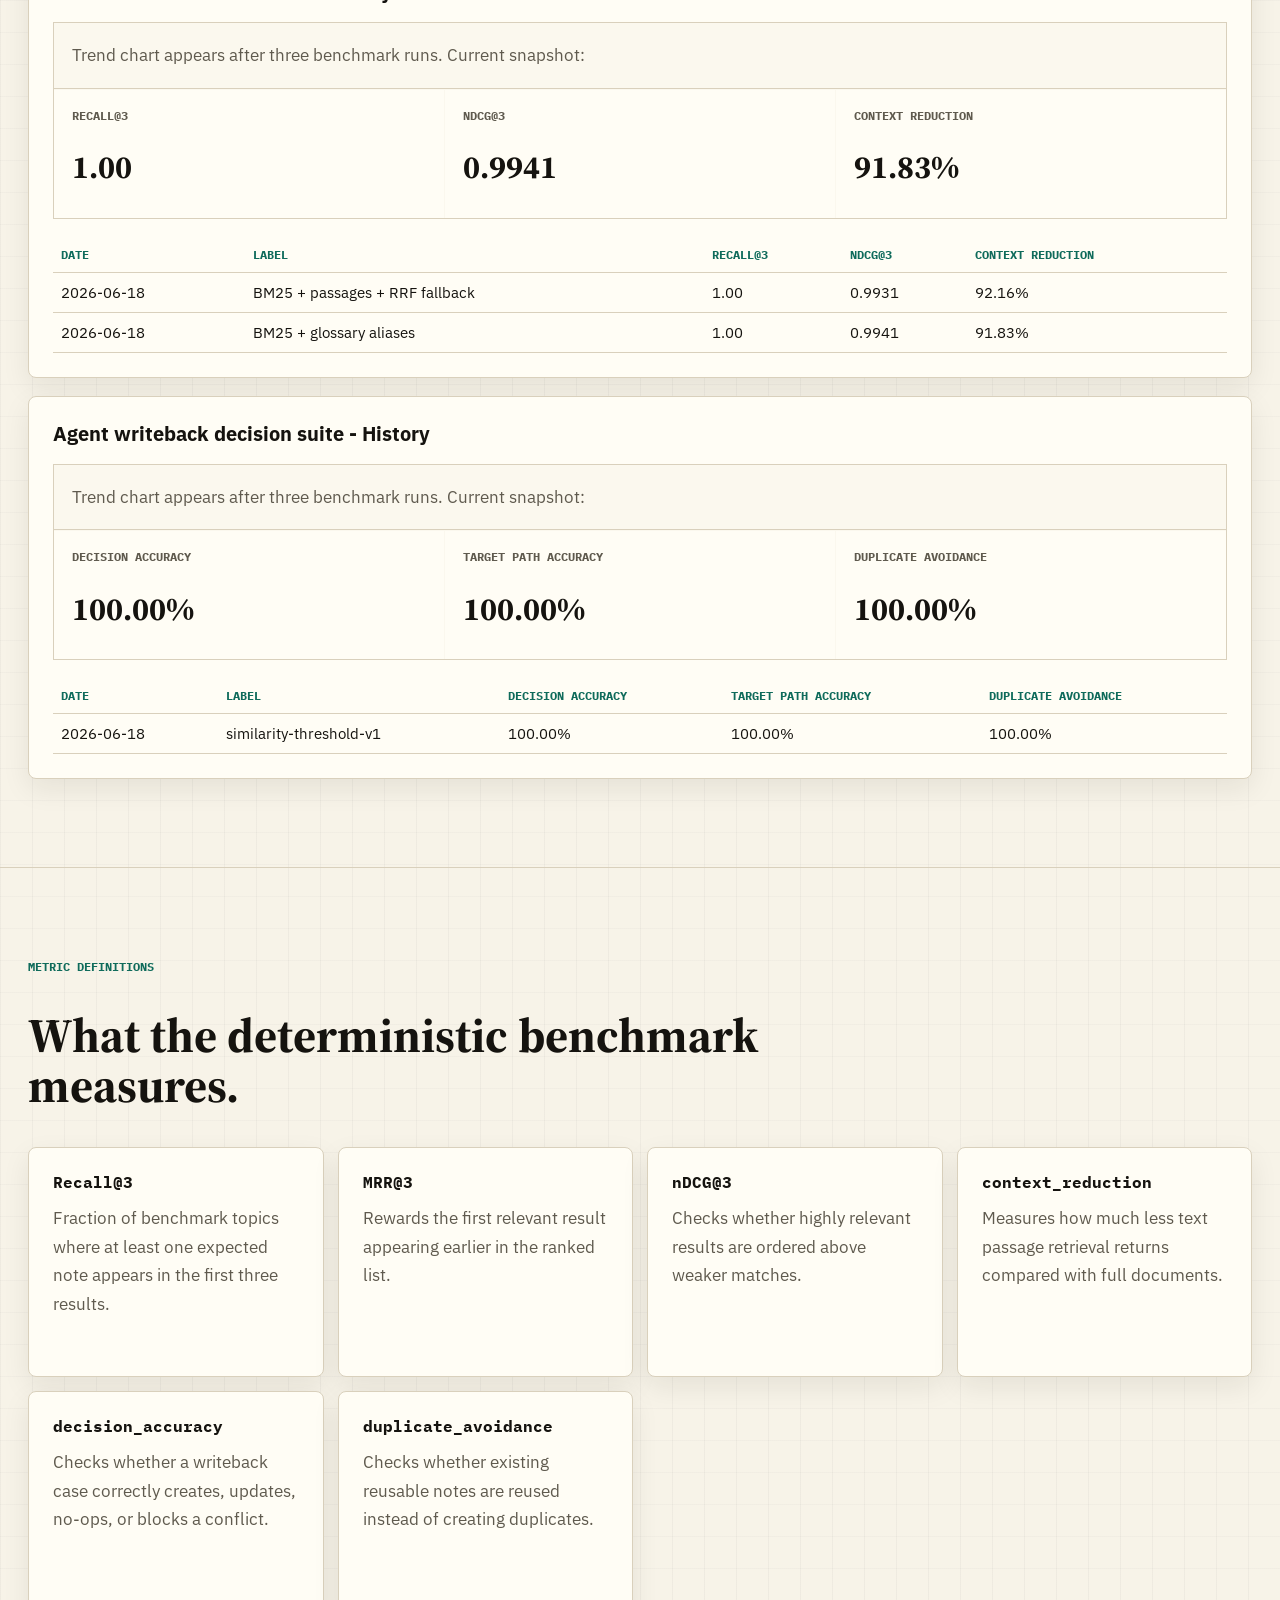
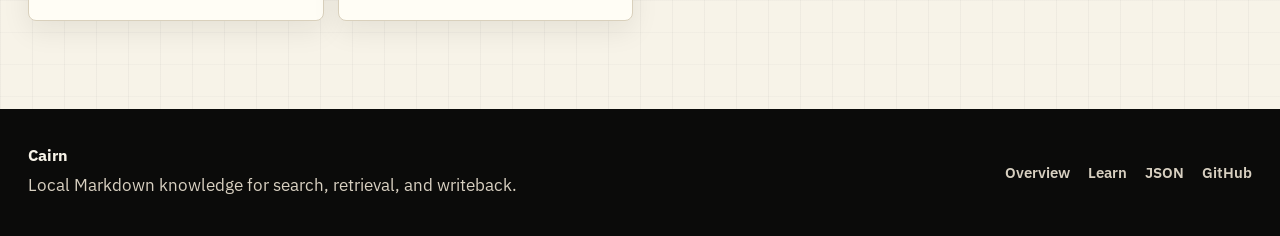
==== commit dbbadaf7: "Automate benchmark metric publishing" ====
--- a/docs/benchmarks.html
+++ b/docs/benchmarks.html
@@ -69,7 +69,7 @@
           </article>
           <article class="metric-card">
             <span>context_reduction</span>
-            <strong>92.15%</strong>
+            <strong>91.83%</strong>
             <p>Passage retrieval returns far less text than opening full documents.</p>
           </article>
         </div>
--- a/docs/assets/styles.css
+++ b/docs/assets/styles.css
@@ -489,7 +489,39 @@
   font-family: "Source Serif 4", serif;
   font-size: 2.45rem;
   line-height: 1;
-  margin: 22px 0 18px;
+  margin: 22px 0 12px;
+}
+
+.metric-delta {
+  border: 1px solid var(--line);
+  border-radius: 999px;
+  color: var(--muted);
+  display: inline-flex;
+  font-family: "IBM Plex Mono", monospace;
+  font-size: 0.72rem;
+  font-weight: 700;
+  line-height: 1.2;
+  margin-bottom: 16px;
+  padding: 6px 9px;
+  text-transform: uppercase;
+}
+
+.metric-delta[data-trend="better"] {
+  background: var(--green-soft);
+  border-color: rgba(15, 107, 91, 0.28);
+  color: var(--green);
+}
+
+.metric-delta[data-trend="worse"] {
+  background: var(--coral-soft);
+  border-color: rgba(189, 79, 61, 0.28);
+  color: var(--coral);
+}
+
+.metric-delta[data-trend="flat"] {
+  background: var(--blue-soft);
+  border-color: rgba(40, 93, 168, 0.24);
+  color: var(--blue);
 }
 
 .install-section {
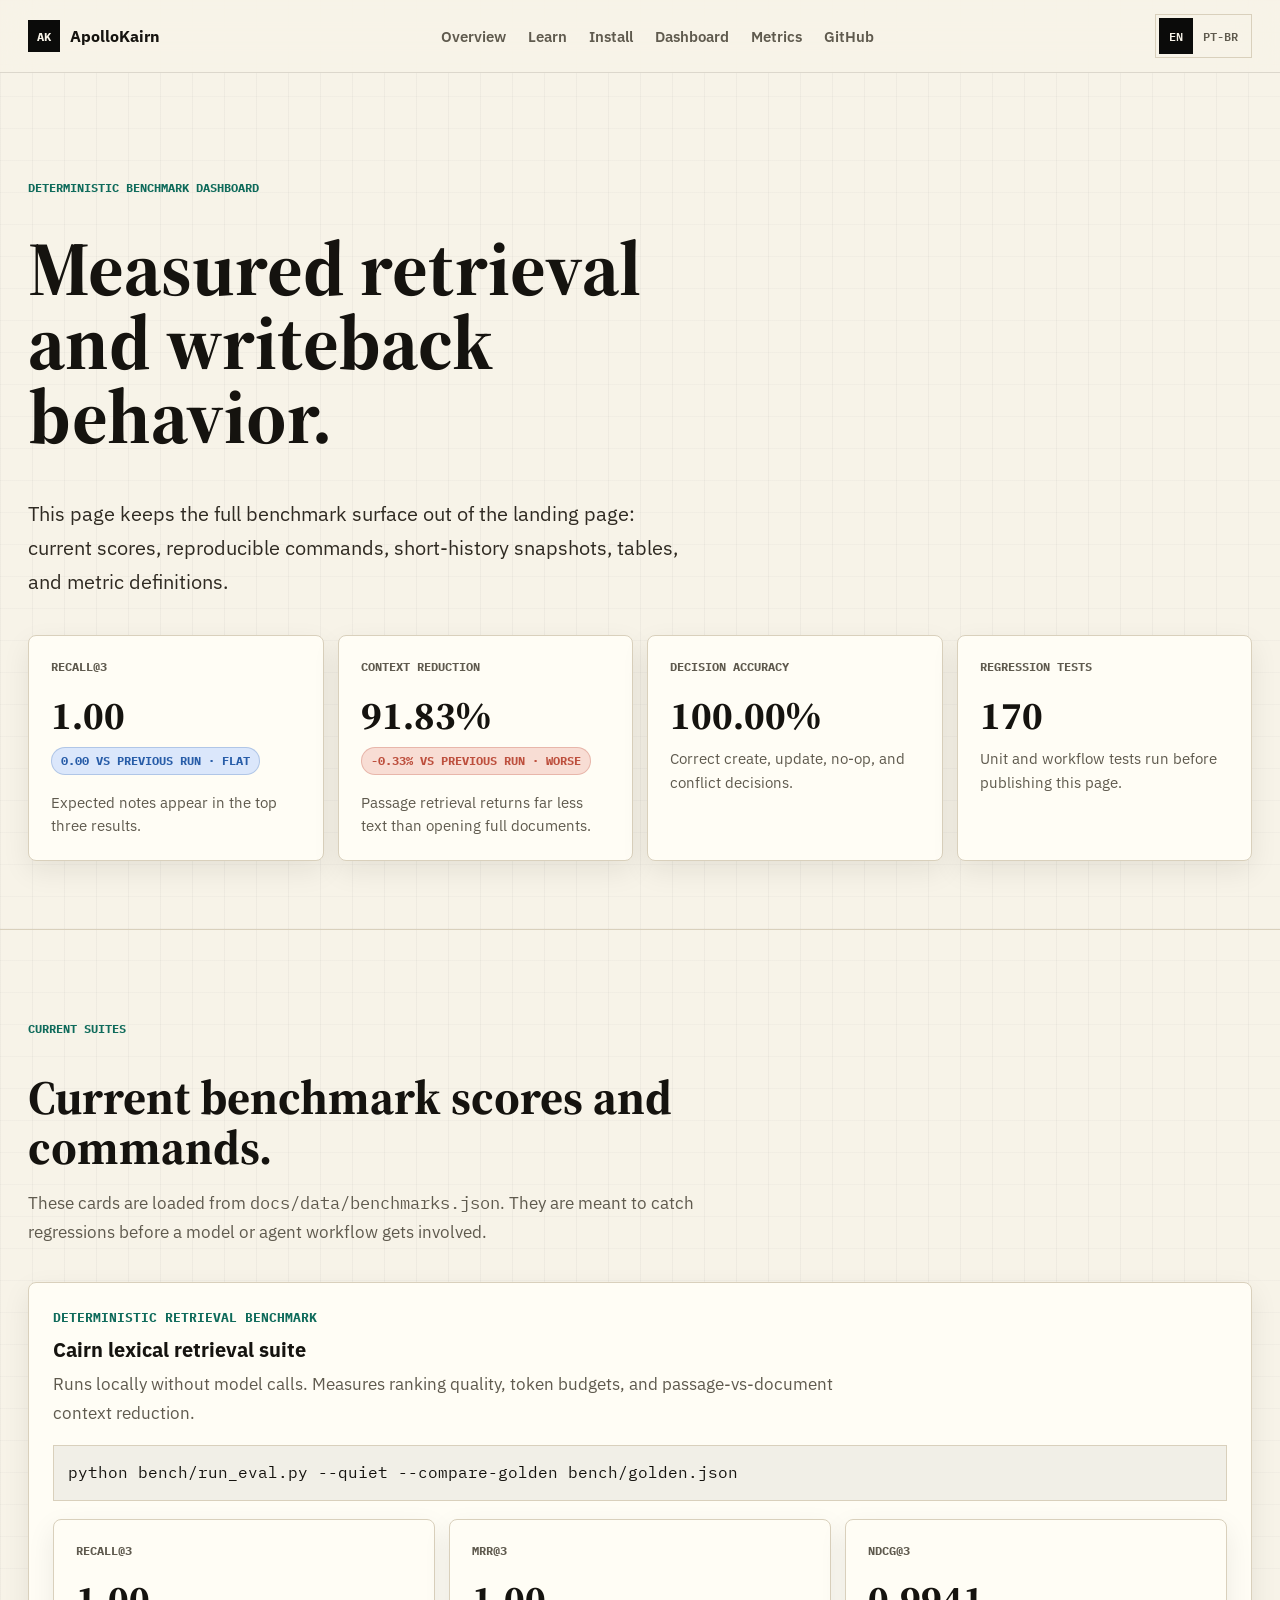
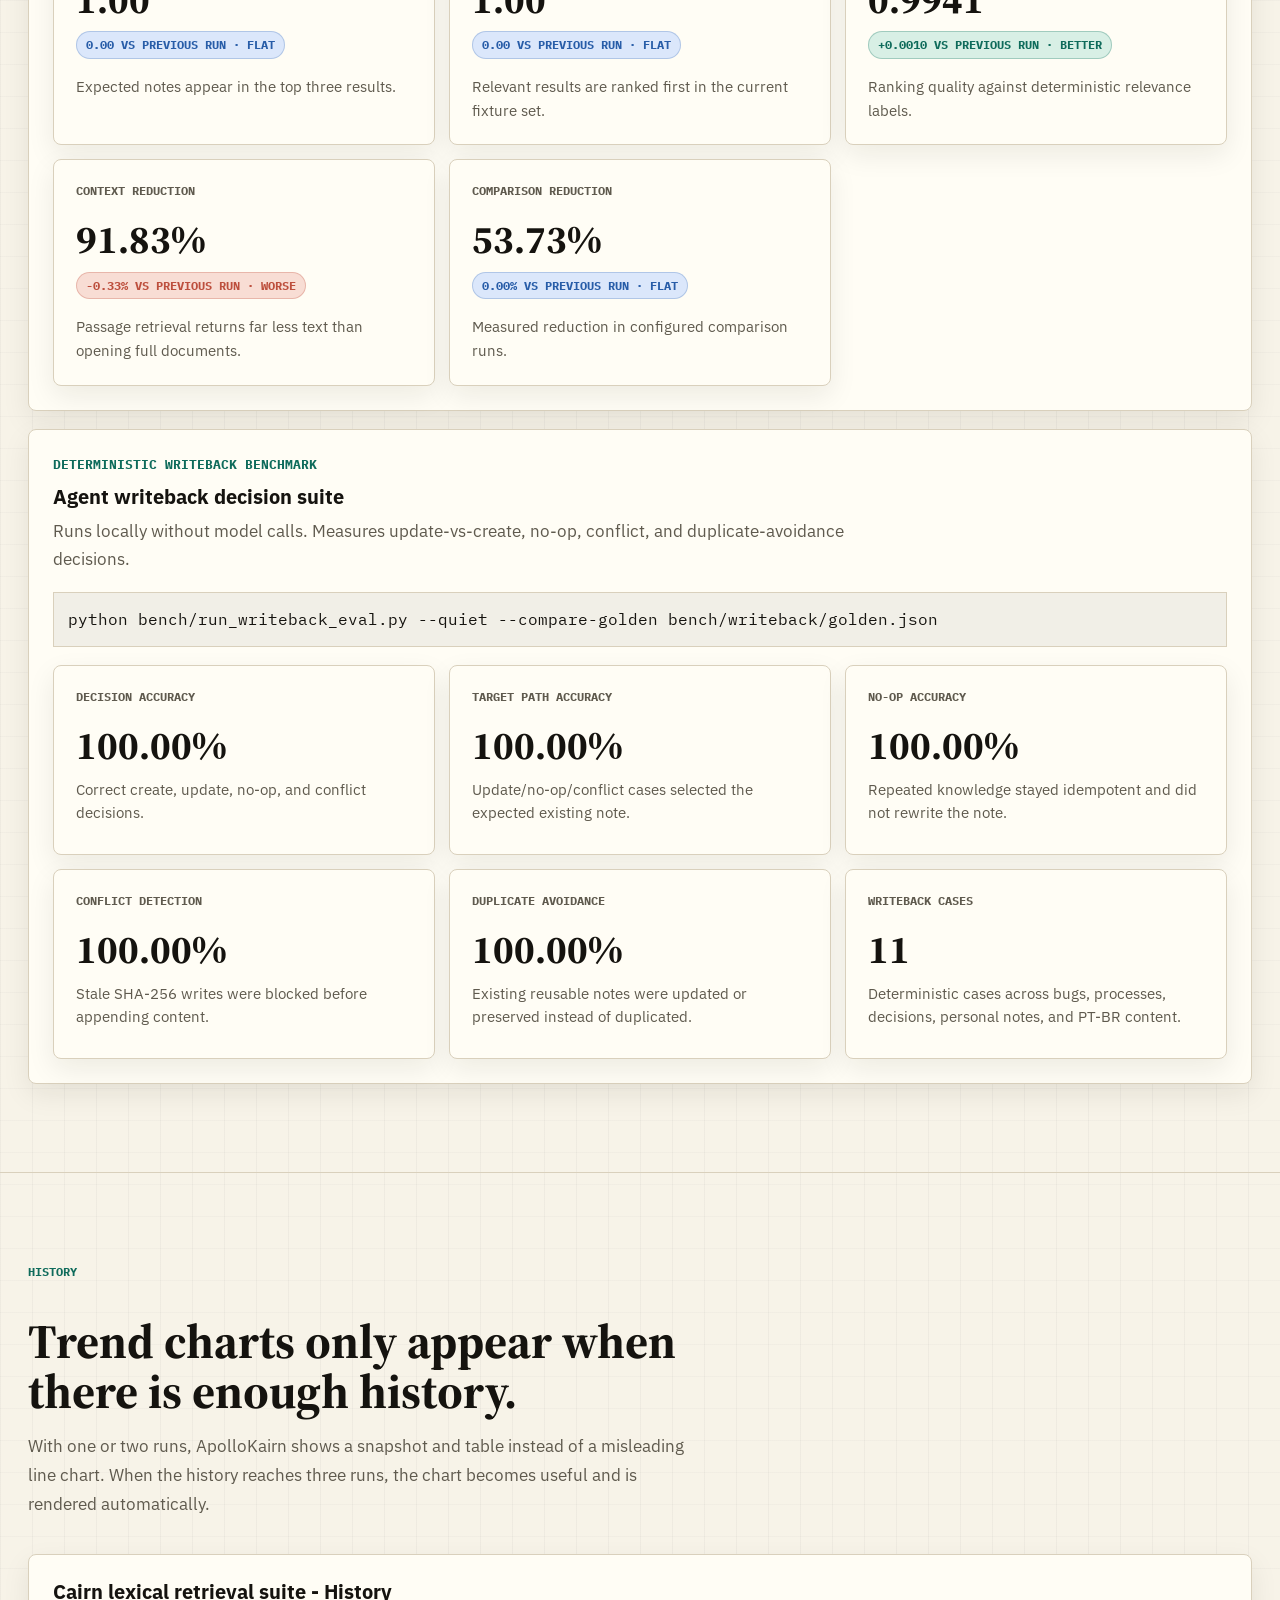
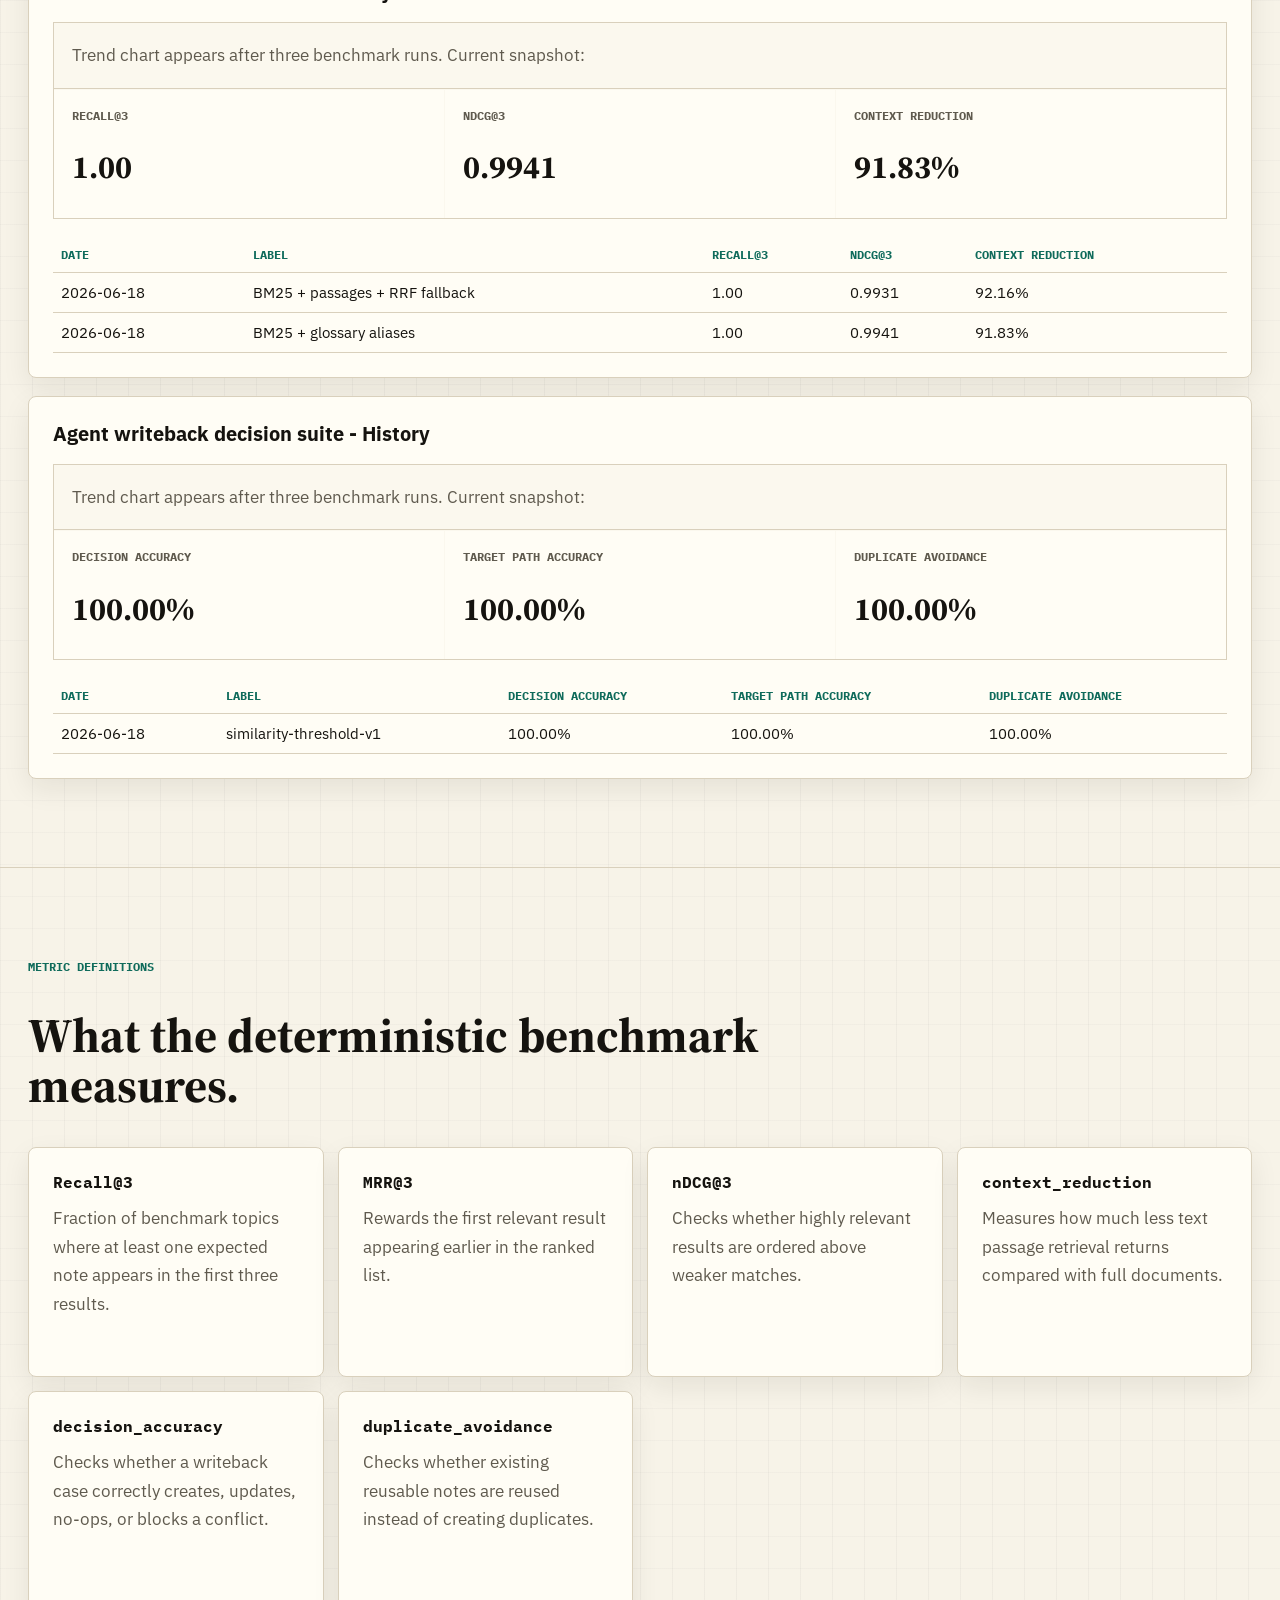
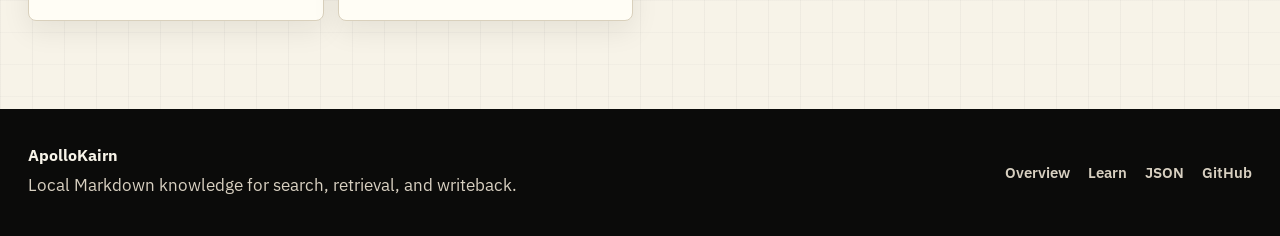
==== commit b6f67c98: "docs: rename public project to ApolloKairn" ====
--- a/docs/benchmarks.html
+++ b/docs/benchmarks.html
@@ -3,16 +3,16 @@
   <head>
     <meta charset="utf-8" />
     <meta name="viewport" content="width=device-width, initial-scale=1" />
-    <title>Cairn Benchmarks - Deterministic retrieval and writeback</title>
+    <title>ApolloKairn Benchmarks - Deterministic retrieval and writeback</title>
     <meta
       name="description"
-      content="Deterministic Cairn benchmark dashboard for retrieval, context reduction, writeback decisions, history, and reproducible commands."
+      content="Deterministic ApolloKairn benchmark dashboard for retrieval, context reduction, writeback decisions, history, and reproducible commands."
     />
     <meta name="theme-color" content="#f7f3e8" />
-    <meta property="og:title" content="Cairn Benchmarks" />
+    <meta property="og:title" content="ApolloKairn Benchmarks" />
     <meta
       property="og:description"
-      content="Current deterministic benchmark metrics and history for Cairn retrieval and writeback."
+      content="Current deterministic benchmark metrics and history for ApolloKairn retrieval and writeback."
     />
     <link
       rel="icon"
@@ -24,9 +24,9 @@
     <a class="skip-link" href="#main">Skip to content</a>
 
     <header class="site-header" aria-label="Primary navigation">
-      <a class="brand" href="index.html" aria-label="Cairn home">
-        <span class="brand-mark">CA</span>
-        <span>Cairn</span>
+      <a class="brand" href="index.html" aria-label="ApolloKairn home">
+        <span class="brand-mark">AK</span>
+        <span>ApolloKairn</span>
       </a>
       <nav class="nav-links" aria-label="Page sections">
         <a href="index.html">Overview</a>
@@ -34,7 +34,7 @@
         <a href="index.html#install">Install</a>
         <a href="#dashboard">Dashboard</a>
         <a href="#metrics">Metrics</a>
-        <a href="https://github.com/sinkz/cairn">GitHub</a>
+        <a href="https://github.com/sinkz/apollokairn">GitHub</a>
       </nav>
       <div class="language-switch" aria-label="Language">
         <button class="language-button" type="button" data-set-lang="en" aria-pressed="true">EN</button>
@@ -109,12 +109,12 @@
           <h2 data-lang-content="en">Trend charts only appear when there is enough history.</h2>
           <h2 data-lang-content="pt">Gráficos de tendência só aparecem quando há histórico suficiente.</h2>
           <p data-lang-content="en">
-            With one or two runs, Cairn shows a snapshot and table instead of a
+            With one or two runs, ApolloKairn shows a snapshot and table instead of a
             misleading line chart. When the history reaches three runs, the chart
             becomes useful and is rendered automatically.
           </p>
           <p data-lang-content="pt">
-            Com uma ou duas rodadas, o Cairn mostra snapshot e tabela em vez de
+            Com uma ou duas rodadas, o ApolloKairn mostra snapshot e tabela em vez de
             um gráfico de linha enganoso. Quando o histórico chega a três rodadas,
             o gráfico passa a ser útil e é renderizado automaticamente.
           </p>
@@ -174,7 +174,7 @@
 
     <footer class="site-footer">
       <div>
-        <strong>Cairn</strong>
+        <strong>ApolloKairn</strong>
         <p data-lang-content="en">Local Markdown knowledge for search, retrieval, and writeback.</p>
         <p data-lang-content="pt">Conhecimento local em Markdown para busca, recuperação e escrita.</p>
       </div>
@@ -182,7 +182,7 @@
         <a href="index.html">Overview</a>
         <a href="learn.html">Learn</a>
         <a href="data/benchmarks.json">JSON</a>
-        <a href="https://github.com/sinkz/cairn">GitHub</a>
+        <a href="https://github.com/sinkz/apollokairn">GitHub</a>
       </div>
     </footer>
 
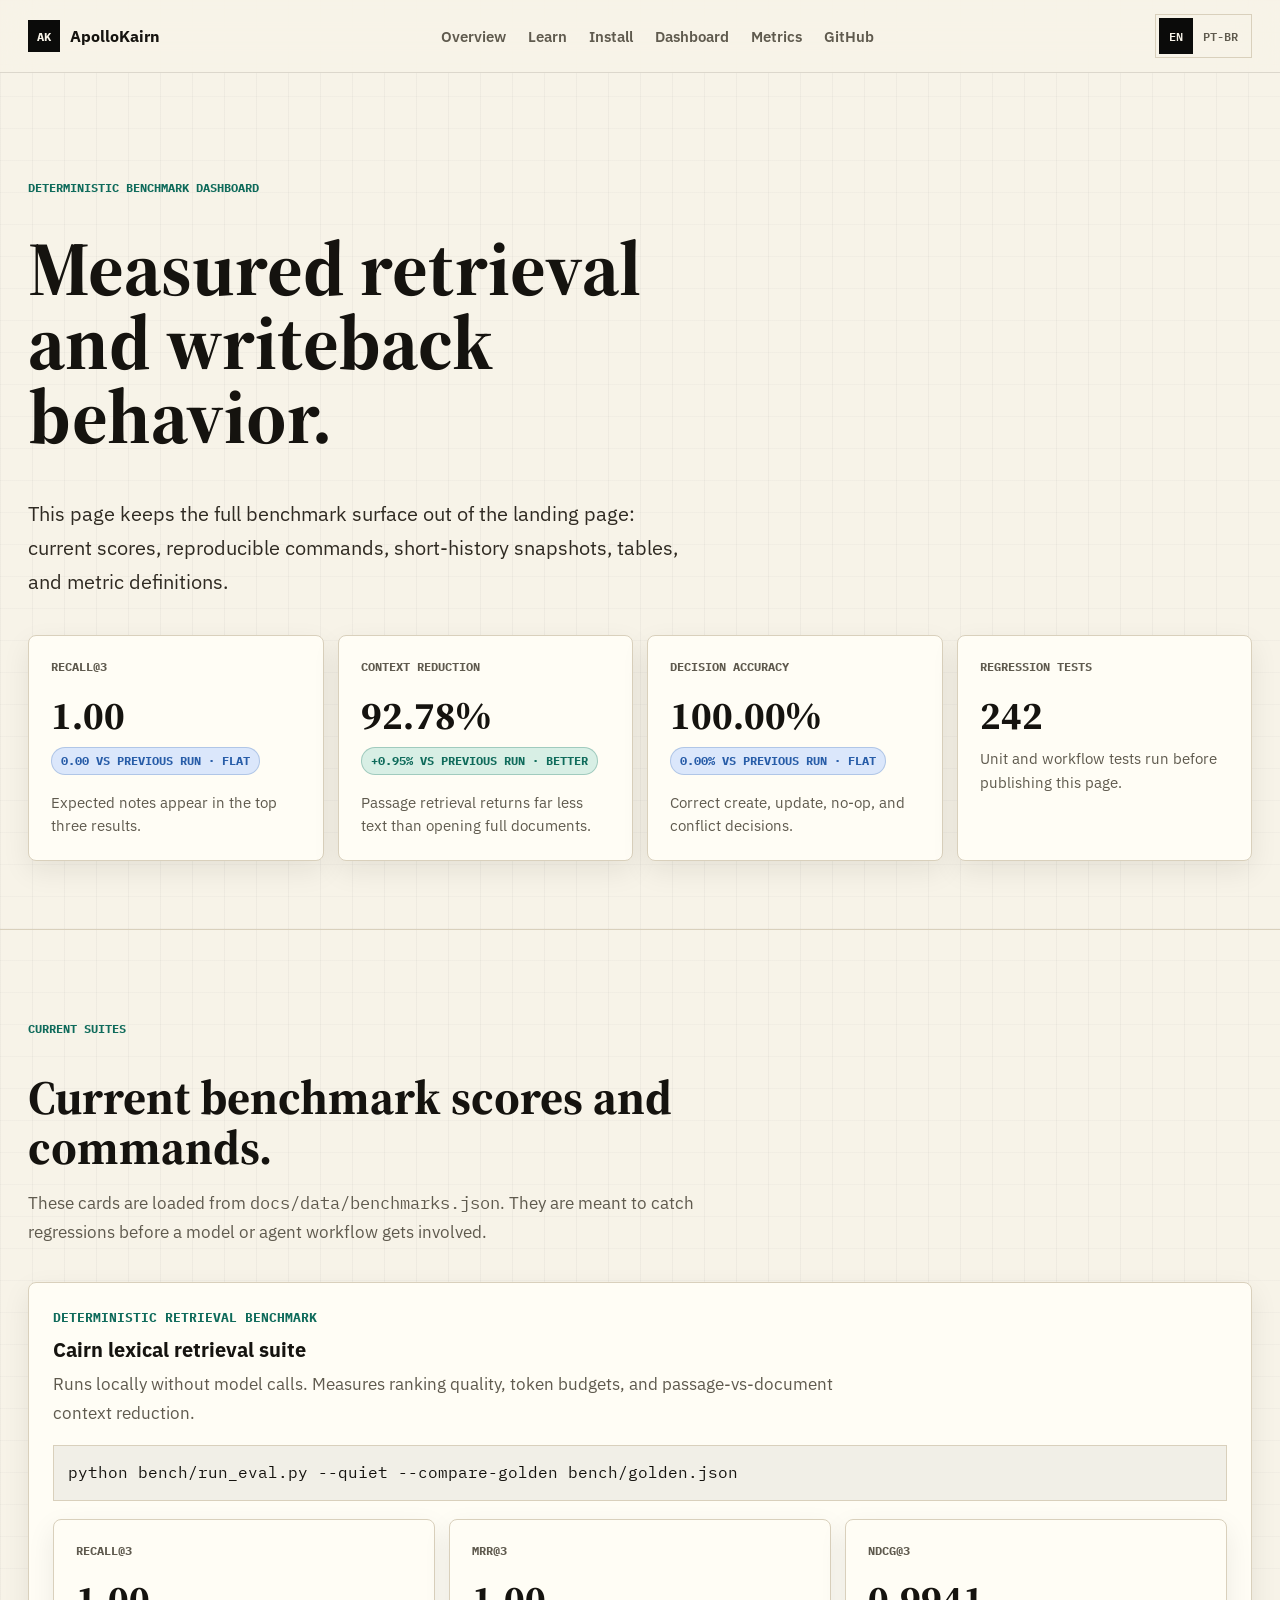
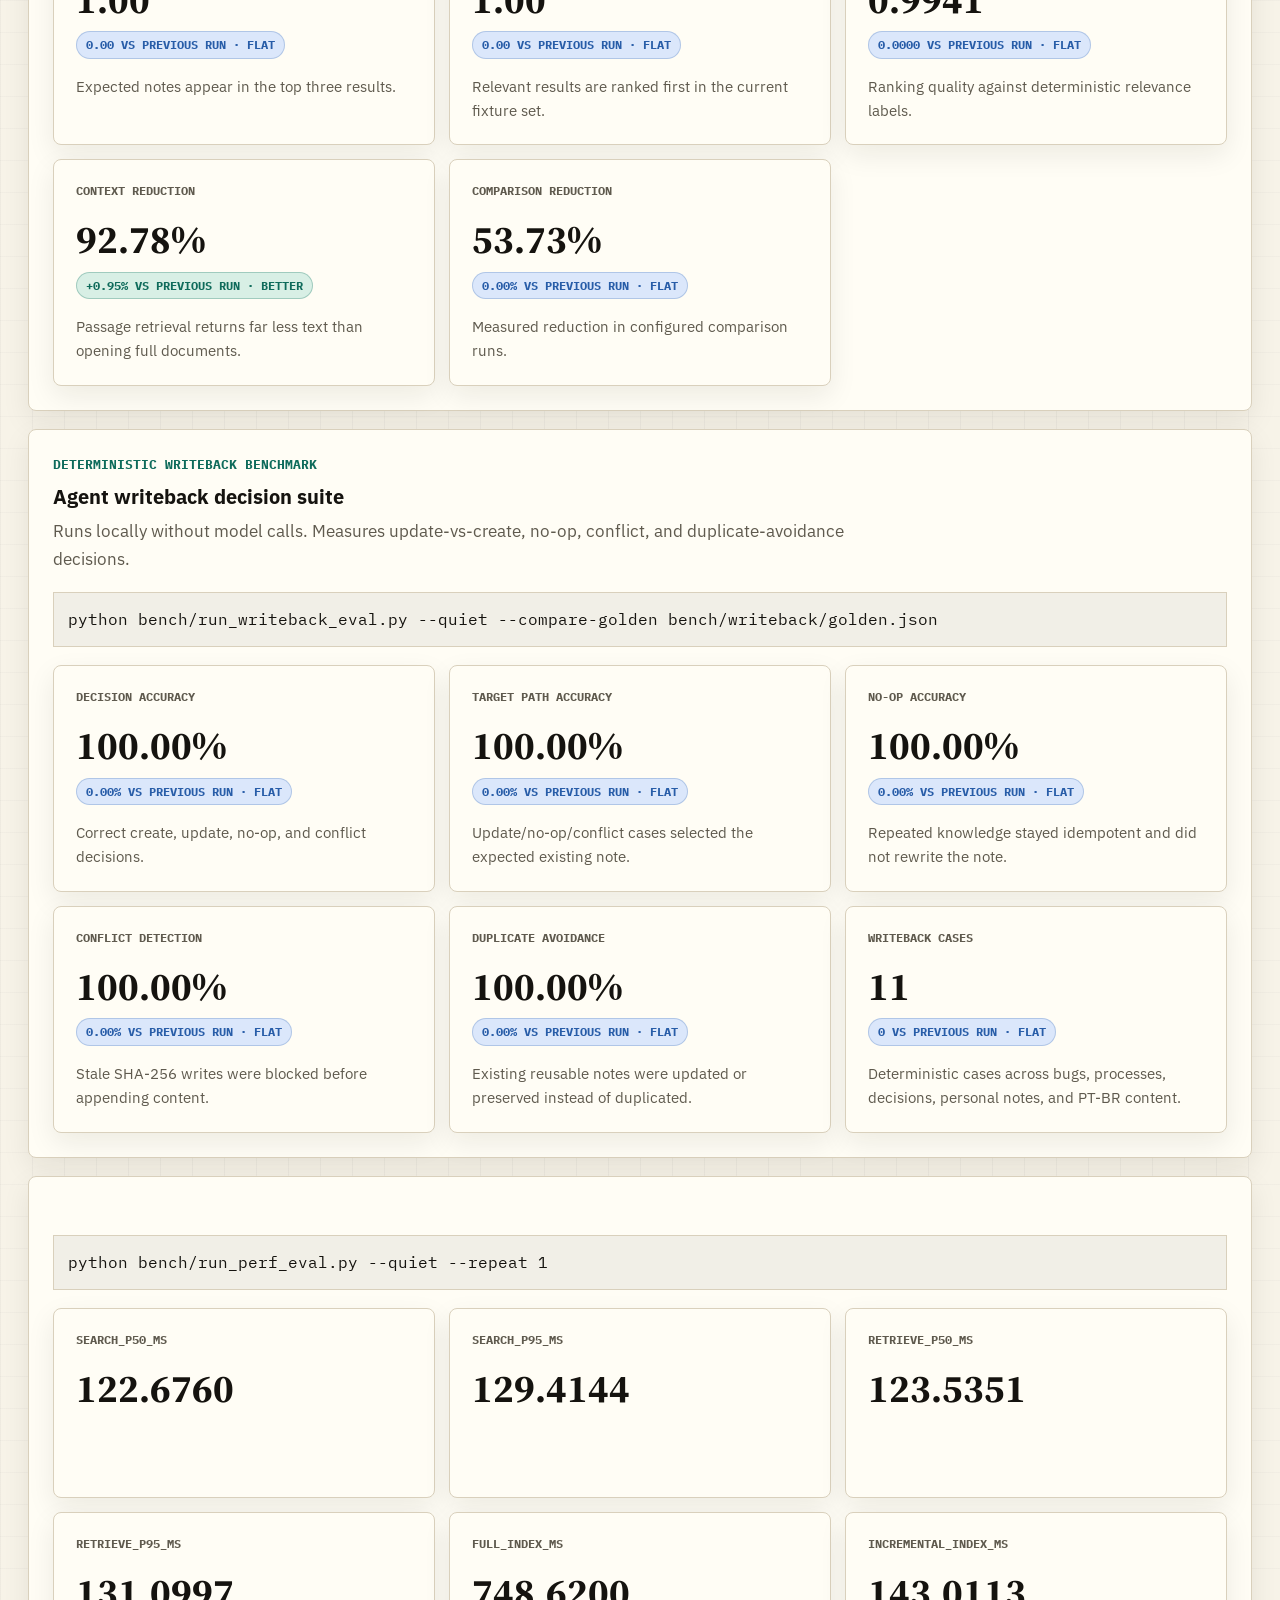
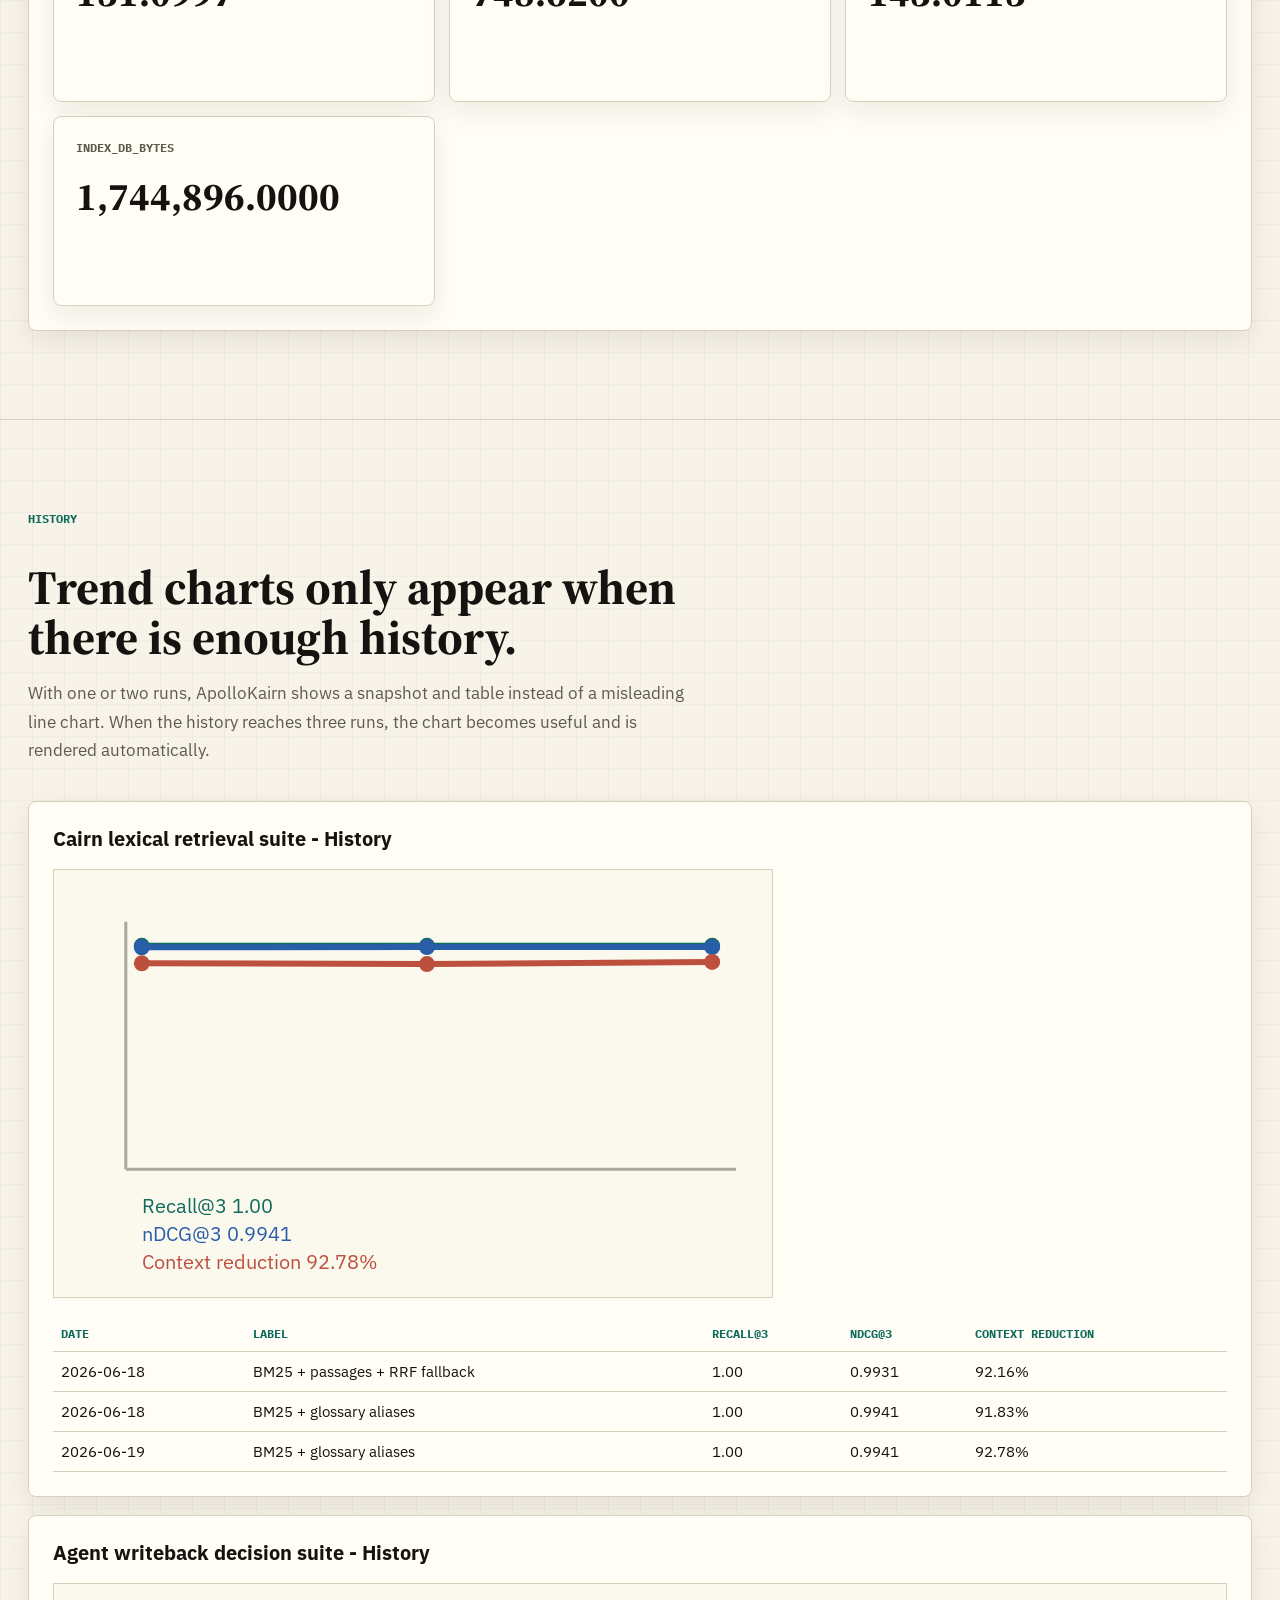
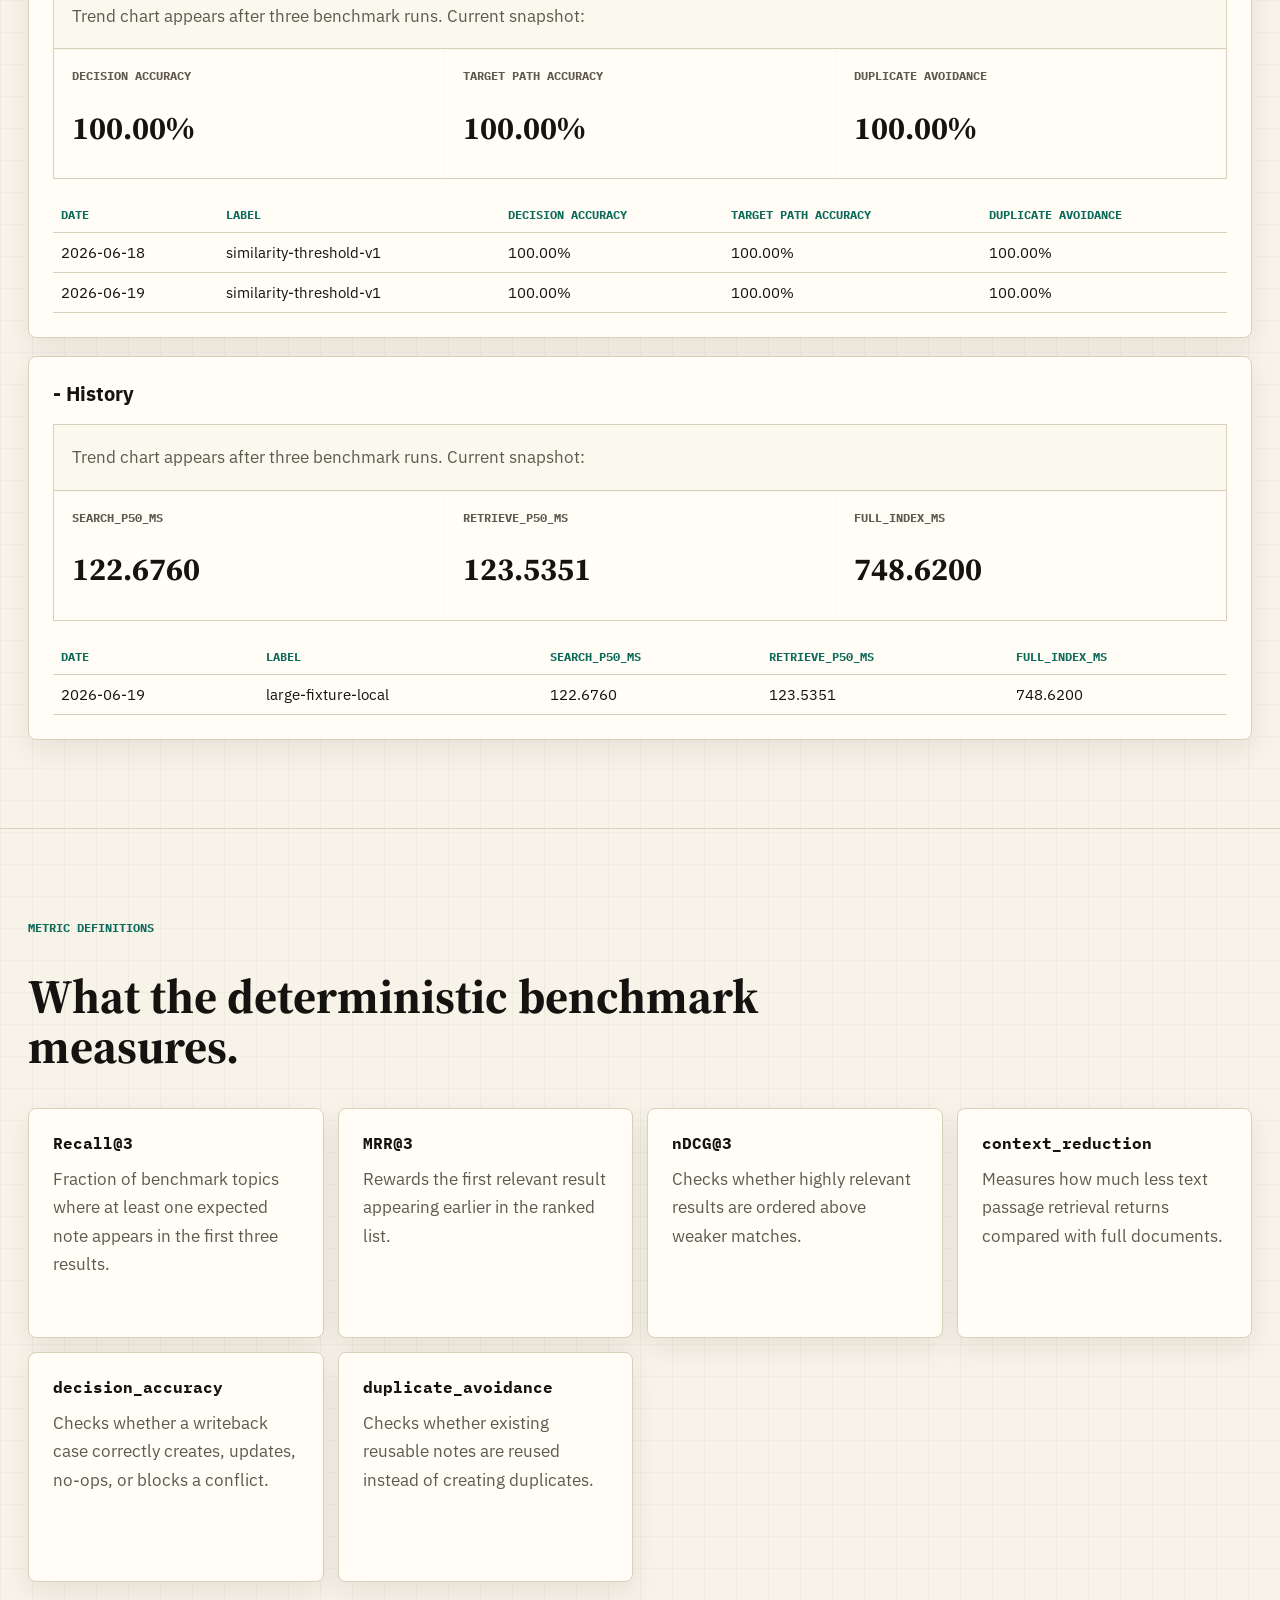
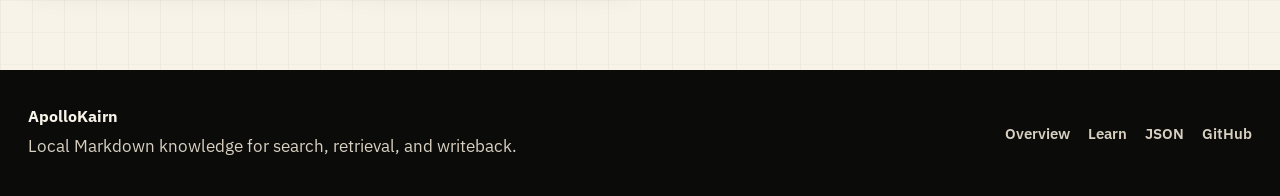
==== commit 7831050c: "fix: relax zero-hit search terms" ====
--- a/docs/benchmarks.html
+++ b/docs/benchmarks.html
@@ -69,7 +69,7 @@
           </article>
           <article class="metric-card">
             <span>context_reduction</span>
-            <strong>91.83%</strong>
+            <strong>92.78%</strong>
             <p>Passage retrieval returns far less text than opening full documents.</p>
           </article>
         </div>
